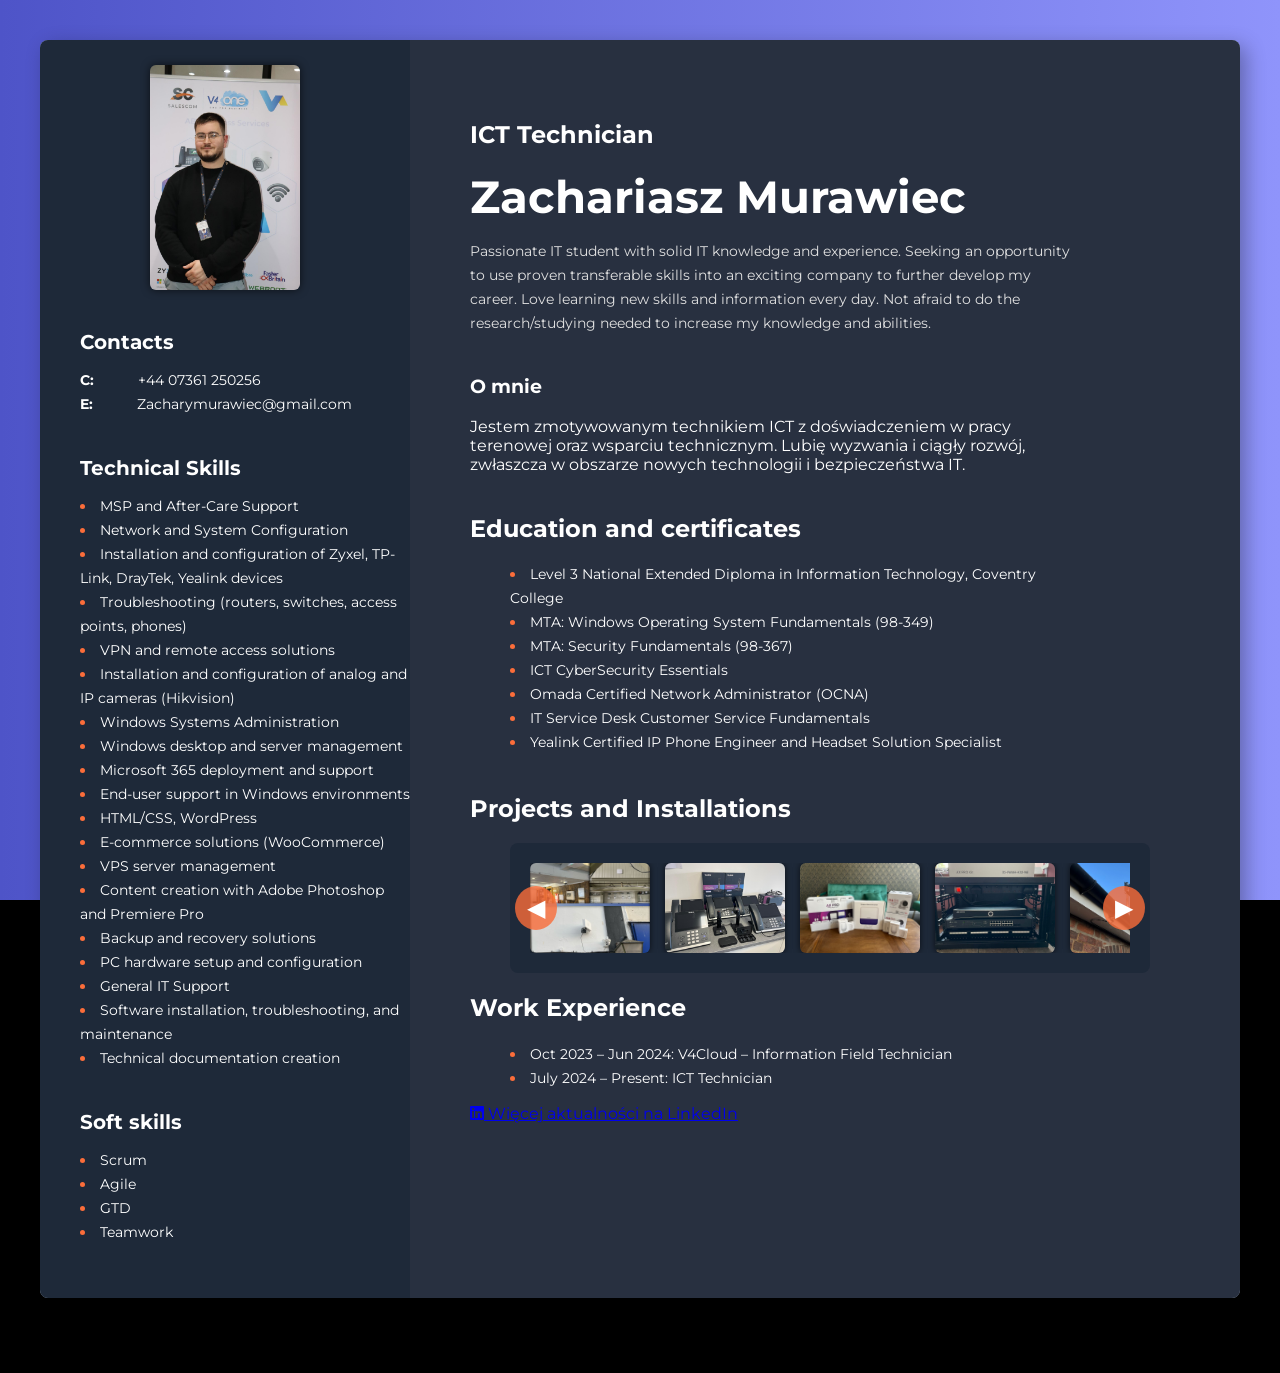
==== index.html @ 442cb76a "Update index.html" ====
<!DOCTYPE html>
<html lang="pl">
<head>
    <meta charset="UTF-8" />
    <meta http-equiv="X-UA-Compatible" content="IE=edge" />
    <meta name="viewport" content="width=device-width, initial-scale=1" />
    <meta name="description" content="Zachariasz Murawiec - ICT Technician. Profesjonalne CV, doświadczenie, projekty i umiejętności IT." />
    <title>CV Zachariasz Murawiec</title>

    <link rel="preconnect" href="https://fonts.googleapis.com" />
    <link rel="preconnect" href="https://fonts.gstatic.com" crossorigin />
    <link href="https://fonts.googleapis.com/css2?family=Montserrat:wght@400;700&display=swap" rel="stylesheet" />
    <link href="https://cdnjs.cloudflare.com/ajax/libs/font-awesome/6.4.0/css/all.min.css" rel="stylesheet" />
    <link href="style.css" rel="stylesheet" />
</head>
<body>
    <div class="wrapper">
        <main class="mainclass">
            <section class="main-des">
                <h2>ICT Technician</h2>
                <h1 class="h11">Zachariasz Murawiec</h1>
                <p class="description">
                    Passionate IT student with solid IT knowledge and experience.
                    Seeking an opportunity to use proven transferable skills into an exciting company to further develop
                    my career. Love learning new skills and information every day. Not afraid to do the research/studying
                    needed to increase my knowledge and abilities.
                </p>
                <section class="about-me">
                    <h3>O mnie</h3>
                    <p>Jestem zmotywowanym technikiem ICT z doświadczeniem w pracy terenowej oraz wsparciu technicznym. Lubię wyzwania i ciągły rozwój, zwłaszcza w obszarze nowych technologii i bezpieczeństwa IT.</p>
                </section>
            </section>

            <section class="education">
                <h2>Education and certificates</h2>
                <ul class="listsecondary">
                    <li><span class="list-secondary-item">Level 3 National Extended Diploma in Information Technology, Coventry College</span></li>
                    <li><span class="list-secondary-item">MTA: Windows Operating System Fundamentals (98-349)</span></li>
                    <li><span class="list-secondary-item">MTA: Security Fundamentals (98-367)</span></li>
                    <li><span class="list-secondary-item">ICT CyberSecurity Essentials</span></li>
                    <li><span class="list-secondary-item">Omada Certified Network Administrator (OCNA)</span></li>
                    <li><span class="list-secondary-item">IT Service Desk Customer Service Fundamentals</span></li>
                    <li><span class="list-secondary-item">Yealink Certified IP Phone Engineer and Headset Solution Specialist</span></li>
                </ul>
            </section>

            <section class="gallery-section">
                <h2>Projects and Installations</h2>
                <div class="gallery-container">
                    <button class="gallery-arrow left-arrow" aria-label="Previous">&#9664;</button>
                    <div class="gallery-wrapper">
                        <img src="photo1.jpg" alt="Project photo 1" class="gallery-image" loading="lazy" />
                        <img src="photo2.jpg" alt="Project photo 2" class="gallery-image" loading="lazy" />
                        <img src="photo3.jpg" alt="Project photo 3" class="gallery-image" loading="lazy" />
                        <img src="photo4.jpg" alt="Project photo 4" class="gallery-image" loading="lazy" />
                        <img src="photo5.jpg" alt="Project photo 5" class="gallery-image" loading="lazy" />
                    </div>
                    <button class="gallery-arrow right-arrow" aria-label="Next">&#9654;</button>
                </div>
            </section>

            <section class="work-experience">
                <h2>Work Experience</h2>
                <ul class="listsecondary">
                    <li><span class="list-secondary-item">Oct 2023 – Jun 2024: V4Cloud – Information Field Technician</span></li>
                    <li><span class="list-secondary-item">July 2024 – Present: ICT Technician</span></li>
                </ul>
                <a href="https://www.linkedin.com/in/zachariaszmurawiec/" target="_blank" rel="noopener noreferrer" class="linkedin-button" aria-label="LinkedIn Profile">
                    <i class="fab fa-linkedin"></i> Więcej aktualności na LinkedIn
                </a>
            </section>
        </main>

        <aside>
            <img class="CVphoto" src="photo.jpg" alt="CV photo" />

            <div class="contactblock">
                <h2 class="headersecondary">Contacts</h2>
                <p class="contactlinks">
                    <span class="bold">C:</span>
                    <a href="tel:+447361250256" class="contactlinks">+44 07361 250256</a><br />
                    <span class="bold">E:</span>
                    <a href="mailto:Zacharymurawiec@gmail.com" class="contactlinks">Zacharymurawiec@gmail.com</a>
                </p>
            </div>

            <div class="tech-skills-block">
                <h2 class="headersecondary">Technical Skills</h2>
                <ul class="listsecondary">
                    <li><span class="list-secondary-item">MSP and After-Care Support</span></li>
                    <li><span class="list-secondary-item">Network and System Configuration</span></li>
                    <li><span class="list-secondary-item">Installation and configuration of Zyxel, TP-Link, DrayTek, Yealink devices</span></li>
                    <li><span class="list-secondary-item">Troubleshooting (routers, switches, access points, phones)</span></li>
                    <li><span class="list-secondary-item">VPN and remote access solutions</span></li>
                    <li><span class="list-secondary-item">Installation and configuration of analog and IP cameras (Hikvision)</span></li>
                    <li><span class="list-secondary-item">Windows Systems Administration</span></li>
                    <li><span class="list-secondary-item">Windows desktop and server management</span></li>
                    <li><span class="list-secondary-item">Microsoft 365 deployment and support</span></li>
                    <li><span class="list-secondary-item">End-user support in Windows environments</span></li>
                    <li><span class="list-secondary-item">HTML/CSS, WordPress</span></li>
                    <li><span class="list-secondary-item">E-commerce solutions (WooCommerce)</span></li>
                    <li><span class="list-secondary-item">VPS server management</span></li>
                    <li><span class="list-secondary-item">Content creation with Adobe Photoshop and Premiere Pro</span></li>
                    <li><span class="list-secondary-item">Backup and recovery solutions</span></li>
                    <li><span class="list-secondary-item">PC hardware setup and configuration</span></li>
                    <li><span class="list-secondary-item">General IT Support</span></li>
                    <li><span class="list-secondary-item">Software installation, troubleshooting, and maintenance</span></li>
                    <li><span class="list-secondary-item">Technical documentation creation</span></li>
                </ul>
            </div>

            <div class="soft-skills-block">
                <h2 class="headersecondary">Soft skills</h2>
                <ul class="listsecondary">
                    <li><span class="list-secondary-item">Scrum</span></li>
                    <li><span class="list-secondary-item">Agile</span></li>
                    <li><span class="list-secondary-item">GTD</span></li>
                    <li><span class="list-secondary-item">Teamwork</span></li>
                </ul>
            </div>
        </aside>
    </div>

    <footer>
        <p>© 2025 Zachariasz Murawiec. All rights reserved.</p>
    </footer>

    <div class="area">
        <ul class="circles">
            <li></li><li></li><li></li><li></li><li></li>
            <li></li><li></li><li></li><li></li><li></li>
        </ul>
    </div>

    <!-- Modal -->
    <div id="modal" class="modal" aria-hidden="true" role="dialog" aria-label="Expanded project photo">
        <button id="modalClose" class="modal-close" aria-label="Close modal">&times;</button>
        <img class="modal-content" id="modalImage" alt="Expanded project photo" />
    </div>

    <script src="script.js"></script>
</body>
</html>
---- style.css ----
@import url("https://fonts.googleapis.com/css?family=Exo:400,700");

body {
    font-family: "Montserrat", sans-serif;
    background: #000000;
    margin: 0;
    padding: 0;
}

.wrapper {
    display: flex;
    flex-direction: row-reverse;
    justify-content: center;
    width: 1200px;
    margin: 40px auto;
    background-color: #98a5b8;
    box-shadow: 6px 6px 20px rgba(0, 0, 0, 0.3);
    border-radius: 8px;
    overflow: hidden;
}

aside {
    width: 370px;
    background-color: #1e2939;
    padding-bottom: 40px;
    color: #ffffff;
}

.CVphoto {
    display: block;
    margin: 25px auto 20px auto;
    width: 150px;
    height: auto;
    border-radius: 6px;
    box-shadow: 0 0 8px #000000a0;
}

.headersecondary {
    color: #ffffff;
    font-weight: 700;
    font-size: 20px;
    margin-left: 40px;
    margin-top: 20px;
    margin-bottom: 10px;
}

.contactlinks {
    color: #ffffff;
    font-weight: 400;
    font-size: 14px;
    line-height: 24px;
    margin-left: 40px;
    text-decoration: none;
}

.contactlinks a {
    color: #ffffff;
    text-decoration: none;
}

.bold {
    font-weight: 700;
}

.listsecondary {
    color: #fb6d3a;
    font-size: 14px;
    line-height: 24px;
    margin-left: 40px;
    padding-left: 0;
    list-style-position: inside;
}

.list-secondary-item {
    color: #ffffff;
}

.contactblock, .tech-skills-block, .soft-skills-block {
    margin-top: 40px;
}

.mainclass {
    flex-grow: 1;
    padding: 60px;
    background-color: #283040;
    color: #ffffff;
}

.main-des {
    max-width: 600px;
    margin-bottom: 40px;
}

.h11 {
    white-space: nowrap;
    font-weight: 700;
    font-size: 45px;
    line-height: 55px;
    margin: 5px 0 15px 0;
}

.description {
    font-weight: 400;
    font-size: 14px;
    line-height: 24px;
    margin-bottom: 40px;
    color: #e0e0e0;
}

.education {
    max-width: 600px;
    margin-bottom: 40px;
}

/* Gallery styles */

.gallery-container {
    margin-left: 40px;
    max-width: 600px;
    overflow: hidden;
    position: relative;
    background-color: #1e2939;
    padding: 20px;
    border-radius: 8px;
}

.gallery-wrapper {
    display: flex;
    overflow-x: hidden;
    scroll-behavior: smooth;
}

.gallery-wrapper::-webkit-scrollbar {
    display: none;
}

.gallery-image {
    flex: 0 0 auto;
    margin-right: 15px;
    cursor: pointer;
    border-radius: 6px;
    box-shadow: 0 0 6px #000000a0;
    width: 120px;
    height: 90px;
    object-fit: cover;
    transition: transform 0.3s ease;
}

.gallery-image:hover {
    transform: scale(1.1);
}

.gallery-arrow {
    position: absolute;
    top: 50%;
    transform: translateY(-50%);
    background-color: rgba(251,109,58,0.8);
    border: none;
    color: #fff;
    font-size: 24px;
    padding: 8px 12px;
    cursor: pointer;
    border-radius: 50%;
    user-select: none;
    z-index: 10;
    transition: background-color 0.3s ease;
}

.gallery-arrow:hover {
    background-color: #fb6d3a;
}

.gallery-arrow.left-arrow {
    left: 5px;
}

.gallery-arrow.right-arrow {
    right: 5px;
}

/* Modal styles */
.modal {
    display: none;
    position: fixed;
    z-index: 9999;
    padding-top: 60px;
    left: 0;
    top: 0;
    width: 100vw;
    height: 100vh;
    overflow: auto;
    background-color: rgba(0,0,0,0.9);
}

.modal-content {
    margin: auto;
    display: block;
    max-width: 90vw;
    max-height: 90vh;
    width: auto;
    height: auto;
    border-radius: 8px;
    box-shadow: 0 0 20px #fb6d3a;
}

.modal-close {
    position: absolute;
    top: 20px;
    right: 40px;
    color: #fff;
    font-size: 40px;
    font-weight: bold;
    cursor: pointer;
}

/* Background animated circles */

.area {
    background: linear-gradient(to left, #8f94fb, #4e54c8);
    width: 100%;
    height: 100vh;
    position: fixed;
    top: 0;
    left: 0;
    z-index: -1;
}

.circles {
    position: absolute;
    top: 0;
    left: 0;
    width: 100%;
    height: 130%;
    overflow: hidden;
    list-style: none;
    margin: 0;
    padding: 0;
}

.circles li {
    position: absolute;
    display: block;
    width: 20px;
    height: 20px;
    background: rgba(255, 255, 255, 0.2);
    animation: animate 25s linear infinite;
    bottom: -150px;
    border-radius: 0;
}

.circles li:nth-child(1) { left: 25%; width: 80px; height: 80px; animation-delay: 0s; }
.circles li:nth-child(2) { left: 10%; width: 20px; height: 20px; animation-delay: 2s; animation-duration: 12s; }
.circles li:nth-child(3) { left: 70%; width: 20px; height: 20px; animation-delay: 4s; }
.circles li:nth-child(4) { left: 40%; width: 60px; height: 60px; animation-delay: 0s; animation-duration: 18s; }
.circles li:nth-child(5) { left: 65%; width: 20px; height: 20px; animation-delay: 0s; }
.circles li:nth-child(6) { left: 75%; width: 110px; height: 110px; animation-delay: 3s; }
.circles li:nth-child(7) { left: 35%; width: 150px; height: 150px; animation-delay: 7s; }
.circles li:nth-child(8) { left: 50%; width: 25px; height: 25px; animation-delay: 15s; animation-duration: 45s; }
.circles li:nth-child(9) { left: 20%; width: 15px; height: 15px; animation-delay: 2s; animation-duration: 35s; }
.circles li:nth-child(10) { left: 85%; width: 150px; height: 150px; animation-delay: 0s; animation-duration: 11s; }

@keyframes animate {
    0% {
        transform: translateY(0) rotate(0deg);
        opacity: 1;
        border-radius: 0;
    }
    100% {
        transform: translateY(-1000px) rotate(720deg);
        opacity: 0;
        border-radius: 50%;
    }
}
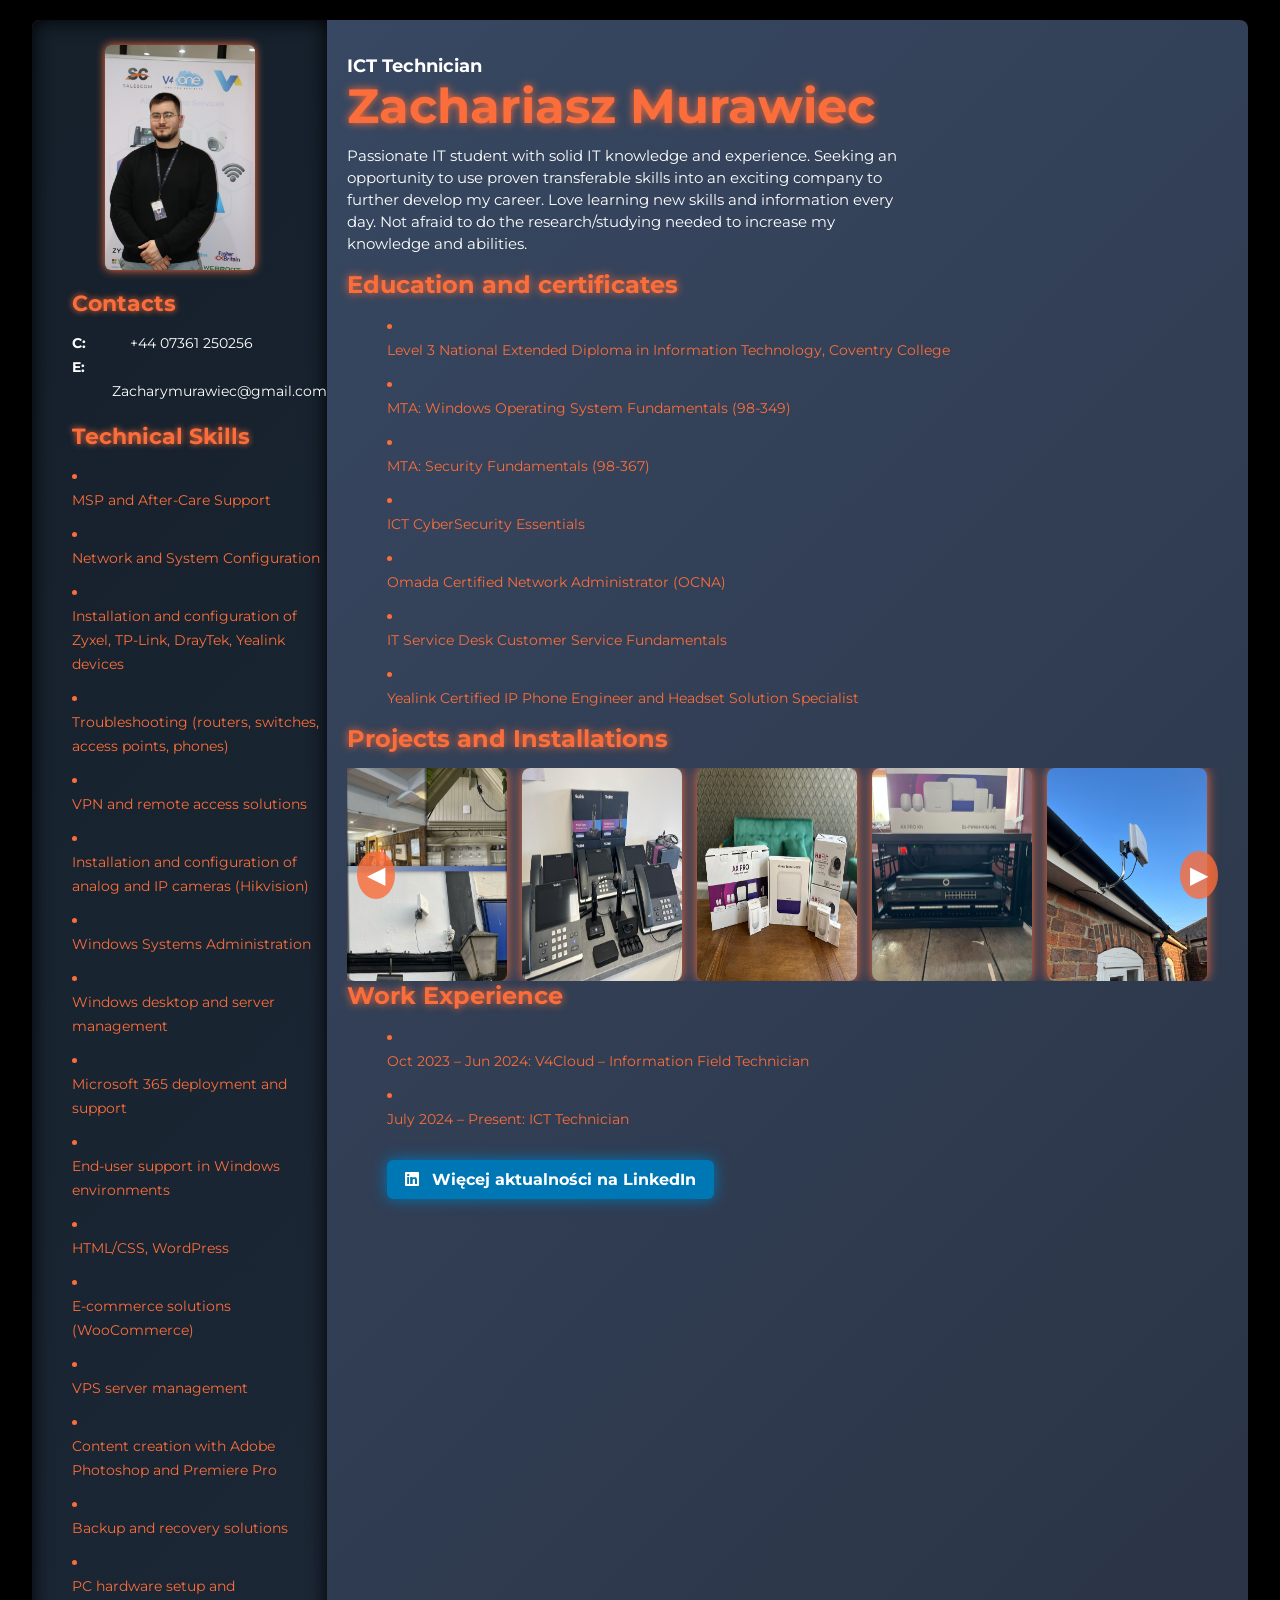
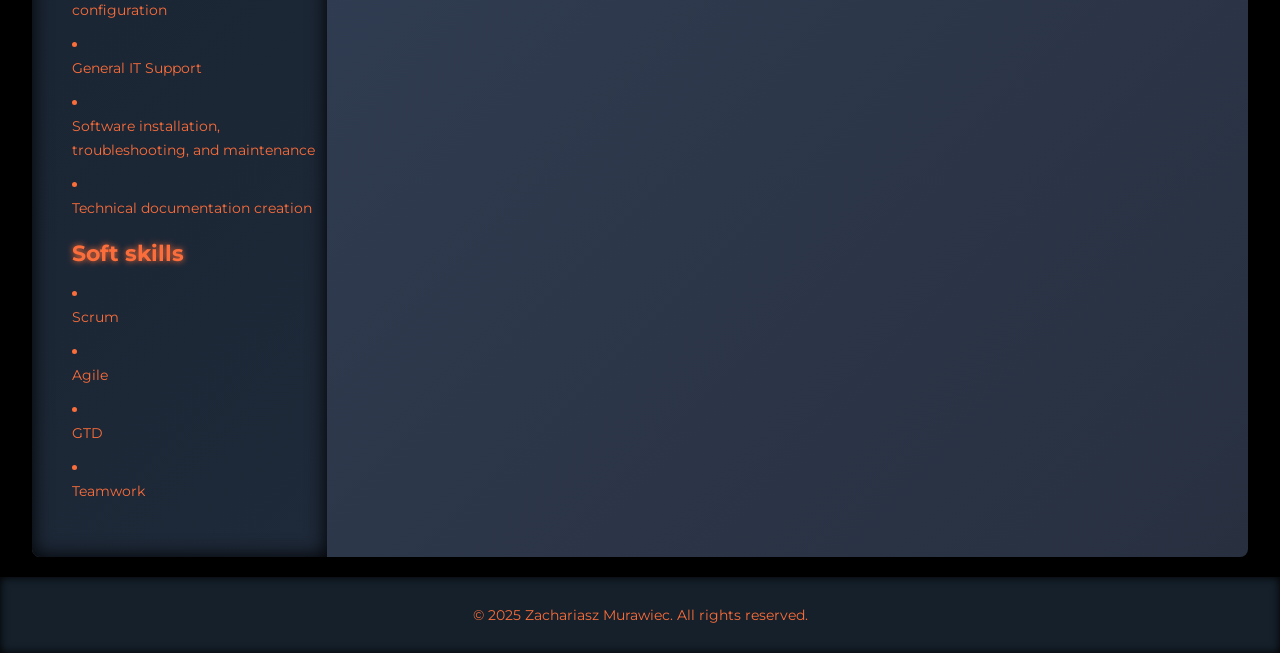
==== commit c7a3be1c: "Update index.html" ====
--- a/index.html
+++ b/index.html
@@ -26,8 +26,7 @@
                     needed to increase my knowledge and abilities.
                 </p>
                 <section class="about-me">
-                    <h3>O mnie</h3>
-                    <p>Jestem zmotywowanym technikiem ICT z doświadczeniem w pracy terenowej oraz wsparciu technicznym. Lubię wyzwania i ciągły rozwój, zwłaszcza w obszarze nowych technologii i bezpieczeństwa IT.</p>
+              
                 </section>
             </section>
 
--- a/style.css
+++ b/style.css
@@ -5,6 +5,7 @@
     background: #000000;
     margin: 0;
     padding: 0;
+    color: #fff;
 }
 
 .wrapper {
@@ -13,7 +14,7 @@
     justify-content: center;
     width: 1200px;
     margin: 40px auto;
-    background-color: #98a5b8;
+    background: linear-gradient(135deg, #394a65, #283040);
     box-shadow: 6px 6px 20px rgba(0, 0, 0, 0.3);
     border-radius: 8px;
     overflow: hidden;
@@ -21,9 +22,10 @@
 
 aside {
     width: 370px;
-    background-color: #1e2939;
+    background: linear-gradient(135deg, #15202b, #1e2939);
     padding-bottom: 40px;
     color: #ffffff;
+    box-shadow: inset 0 0 20px #000000;
 }
 
 .CVphoto {
@@ -32,16 +34,21 @@
     width: 150px;
     height: auto;
     border-radius: 6px;
-    box-shadow: 0 0 8px #000000a0;
+    box-shadow: 0 0 10px #fb6d3a;
+    transition: transform 0.3s ease;
+}
+.CVphoto:hover {
+    transform: scale(1.05);
 }
 
 .headersecondary {
-    color: #ffffff;
-    font-weight: 700;
-    font-size: 20px;
+    color: #fb6d3a;
+    font-weight: 700;
+    font-size: 22px;
     margin-left: 40px;
     margin-top: 20px;
     margin-bottom: 10px;
+    text-shadow: 0 0 6px #fb6d3a;
 }
 
 .contactlinks {
@@ -51,11 +58,17 @@
     line-height: 24px;
     margin-left: 40px;
     text-decoration: none;
+    transition: color 0.3s ease;
 }
 
 .contactlinks a {
     color: #ffffff;
     text-decoration: none;
+    transition: color 0.3s ease;
+}
+
+.contactlinks a:hover {
+    color: #fb6d3a;
 }
 
 .bold {
@@ -72,110 +85,268 @@
 }
 
 .list-secondary-item {
-    color: #ffffff;
-}
-
-.contactblock, .tech-skills-block, .soft-skills-block {
-    margin-top: 40px;
+    font-weight: 400;
+    margin-bottom: 10px;
+    display: block;
 }
 
 .mainclass {
-    flex-grow: 1;
-    padding: 60px;
-    background-color: #283040;
-    color: #ffffff;
-}
-
-.main-des {
-    max-width: 600px;
-    margin-bottom: 40px;
-}
-
-.h11 {
-    white-space: nowrap;
-    font-weight: 700;
-    font-size: 45px;
-    line-height: 55px;
-    margin: 5px 0 15px 0;
+    width: 800px;
+    padding: 20px 40px 40px 40px;
+}
+
+.main-des h1.h11 {
+    color: #fb6d3a;
+    font-weight: 700;
+    font-size: 48px;
+    margin-top: 0;
+    margin-bottom: 10px;
+    text-shadow: 0 0 8px #fb6d3a;
+}
+
+.main-des h2 {
+    font-weight: 700;
+    font-size: 18px;
+    color: #ffffff;
+    margin-bottom: 0;
 }
 
 .description {
     font-weight: 400;
-    font-size: 14px;
-    line-height: 24px;
-    margin-bottom: 40px;
-    color: #e0e0e0;
-}
-
-.education {
-    max-width: 600px;
-    margin-bottom: 40px;
-}
-
-/* Gallery styles */
+    font-size: 15px;
+    line-height: 22px;
+    color: #ffffff;
+    max-width: 560px;
+    margin-top: 10px;
+}
+
+.about-me h3 {
+    font-weight: 700;
+    color: #fb6d3a;
+    font-size: 22px;
+    margin-bottom: 6px;
+    text-shadow: 0 0 6px #fb6d3a;
+}
+
+.about-me p {
+    font-weight: 400;
+    font-size: 15px;
+    line-height: 22px;
+    color: #ffffff;
+    max-width: 560px;
+}
+
+.education h2,
+.gallery-section h2,
+.work-experience h2 {
+    font-weight: 700;
+    font-size: 24px;
+    color: #fb6d3a;
+    margin-top: 0;
+    margin-bottom: 15px;
+    text-shadow: 0 0 8px #fb6d3a;
+}
 
 .gallery-container {
-    margin-left: 40px;
-    max-width: 600px;
+    position: relative;
+    width: 760px;
     overflow: hidden;
-    position: relative;
-    background-color: #1e2939;
-    padding: 20px;
-    border-radius: 8px;
+    margin-left: 40px;
 }
 
 .gallery-wrapper {
     display: flex;
-    overflow-x: hidden;
+    gap: 15px;
+    overflow-x: scroll;
     scroll-behavior: smooth;
-}
-
+    scrollbar-width: none; /* Firefox */
+}
 .gallery-wrapper::-webkit-scrollbar {
-    display: none;
+    display: none; /* Chrome, Safari */
 }
 
 .gallery-image {
-    flex: 0 0 auto;
-    margin-right: 15px;
+    width: 160px;
+    border-radius: 8px;
     cursor: pointer;
-    border-radius: 6px;
-    box-shadow: 0 0 6px #000000a0;
-    width: 120px;
-    height: 90px;
-    object-fit: cover;
+    box-shadow: 0 0 12px #fb6d3a;
     transition: transform 0.3s ease;
-}
-
+    user-select: none;
+}
 .gallery-image:hover {
-    transform: scale(1.1);
+    transform: scale(1.05);
+    box-shadow: 0 0 20px #ff943a;
 }
 
 .gallery-arrow {
     position: absolute;
     top: 50%;
     transform: translateY(-50%);
-    background-color: rgba(251,109,58,0.8);
+    background: rgba(251, 109, 58, 0.8);
     border: none;
     color: #fff;
     font-size: 24px;
-    padding: 8px 12px;
     cursor: pointer;
+    padding: 10px;
     border-radius: 50%;
+    transition: background 0.3s ease;
+    z-index: 10;
     user-select: none;
-    z-index: 10;
-    transition: background-color 0.3s ease;
-}
-
+}
 .gallery-arrow:hover {
-    background-color: #fb6d3a;
-}
-
-.gallery-arrow.left-arrow {
-    left: 5px;
-}
-
-.gallery-arrow.right-arrow {
-    right: 5px;
+    background: #fb6d3a;
+}
+
+.left-arrow {
+    left: 10px;
+}
+
+.right-arrow {
+    right: 10px;
+}
+
+.work-experience ul.listsecondary {
+    margin-left: 40px;
+}
+
+.linkedin-button {
+    display: inline-block;
+    margin-left: 40px;
+    margin-top: 15px;
+    padding: 10px 18px;
+    font-size: 16px;
+    font-weight: 700;
+    color: #fff;
+    background: #0077b5;
+    border-radius: 6px;
+    text-decoration: none;
+    box-shadow: 0 0 15px #0077b5;
+    transition: background-color 0.3s ease, transform 0.3s ease;
+    user-select: none;
+}
+
+.linkedin-button i {
+    margin-right: 8px;
+}
+
+.linkedin-button:hover,
+.linkedin-button:focus {
+    background-color: #005983;
+    transform: scale(1.05);
+    box-shadow: 0 0 25px #00a0dc;
+    outline: none;
+}
+
+footer {
+    text-align: center;
+    padding: 15px 0;
+    font-size: 14px;
+    color: #fb6d3a;
+    background: #15202b;
+    box-shadow: inset 0 0 10px #000000;
+}
+
+/* Background animated circles */
+.area {
+    background: #000000;
+    position: fixed;
+    top: 0;
+    left: 0;
+    width: 100%;
+    height: 100%;
+    z-index: -1;
+    overflow: hidden;
+}
+
+.circles li {
+    position: absolute;
+    display: block;
+    list-style: none;
+    width: 20px;
+    height: 20px;
+    background: rgba(251, 109, 58, 0.2);
+    animation: animate 25s linear infinite;
+    bottom: -150px;
+    border-radius: 50%;
+}
+
+/* Positions and animation delay for circles */
+.circles li:nth-child(1) {
+    left: 10%;
+    width: 25px;
+    height: 25px;
+    animation-delay: 0s;
+}
+.circles li:nth-child(2) {
+    left: 20%;
+    width: 20px;
+    height: 20px;
+    animation-delay: 2s;
+    animation-duration: 20s;
+}
+.circles li:nth-child(3) {
+    left: 35%;
+    width: 30px;
+    height: 30px;
+    animation-delay: 4s;
+}
+.circles li:nth-child(4) {
+    left: 50%;
+    width: 25px;
+    height: 25px;
+    animation-delay: 0s;
+    animation-duration: 22s;
+}
+.circles li:nth-child(5) {
+    left: 65%;
+    width: 20px;
+    height: 20px;
+    animation-delay: 3s;
+}
+.circles li:nth-child(6) {
+    left: 75%;
+    width: 25px;
+    height: 25px;
+    animation-delay: 5s;
+    animation-duration: 18s;
+}
+.circles li:nth-child(7) {
+    left: 80%;
+    width: 20px;
+    height: 20px;
+    animation-delay: 1s;
+    animation-duration: 20s;
+}
+.circles li:nth-child(8) {
+    left: 90%;
+    width: 30px;
+    height: 30px;
+    animation-delay: 7s;
+}
+.circles li:nth-child(9) {
+    left: 98%;
+    width: 20px;
+    height: 20px;
+    animation-delay: 4s;
+}
+.circles li:nth-child(10) {
+    left: 95%;
+    width: 25px;
+    height: 25px;
+    animation-delay: 6s;
+}
+
+@keyframes animate {
+    0% {
+        transform: translateY(0) rotate(0deg);
+        opacity: 1;
+        border-radius: 50%;
+    }
+    100% {
+        transform: translateY(-1000px) rotate(720deg);
+        opacity: 0;
+        border-radius: 0;
+    }
 }
 
 /* Modal styles */
@@ -183,91 +354,121 @@
     display: none;
     position: fixed;
     z-index: 9999;
-    padding-top: 60px;
+    padding-top: 80px;
     left: 0;
     top: 0;
-    width: 100vw;
-    height: 100vh;
+    width: 100%;
+    height: 100%;
     overflow: auto;
-    background-color: rgba(0,0,0,0.9);
+    background-color: rgba(0, 0, 0, 0.9);
 }
 
 .modal-content {
     margin: auto;
     display: block;
-    max-width: 90vw;
-    max-height: 90vh;
-    width: auto;
-    height: auto;
+    max-width: 90%;
+    max-height: 80vh;
     border-radius: 8px;
-    box-shadow: 0 0 20px #fb6d3a;
 }
 
 .modal-close {
     position: absolute;
-    top: 20px;
-    right: 40px;
+    top: 30px;
+    right: 30px;
     color: #fff;
     font-size: 40px;
     font-weight: bold;
+    border: none;
+    background: none;
     cursor: pointer;
-}
-
-/* Background animated circles */
-
-.area {
-    background: linear-gradient(to left, #8f94fb, #4e54c8);
-    width: 100%;
-    height: 100vh;
-    position: fixed;
-    top: 0;
-    left: 0;
-    z-index: -1;
-}
-
-.circles {
-    position: absolute;
-    top: 0;
-    left: 0;
-    width: 100%;
-    height: 130%;
-    overflow: hidden;
-    list-style: none;
-    margin: 0;
-    padding: 0;
-}
-
-.circles li {
-    position: absolute;
-    display: block;
-    width: 20px;
-    height: 20px;
-    background: rgba(255, 255, 255, 0.2);
-    animation: animate 25s linear infinite;
-    bottom: -150px;
-    border-radius: 0;
-}
-
-.circles li:nth-child(1) { left: 25%; width: 80px; height: 80px; animation-delay: 0s; }
-.circles li:nth-child(2) { left: 10%; width: 20px; height: 20px; animation-delay: 2s; animation-duration: 12s; }
-.circles li:nth-child(3) { left: 70%; width: 20px; height: 20px; animation-delay: 4s; }
-.circles li:nth-child(4) { left: 40%; width: 60px; height: 60px; animation-delay: 0s; animation-duration: 18s; }
-.circles li:nth-child(5) { left: 65%; width: 20px; height: 20px; animation-delay: 0s; }
-.circles li:nth-child(6) { left: 75%; width: 110px; height: 110px; animation-delay: 3s; }
-.circles li:nth-child(7) { left: 35%; width: 150px; height: 150px; animation-delay: 7s; }
-.circles li:nth-child(8) { left: 50%; width: 25px; height: 25px; animation-delay: 15s; animation-duration: 45s; }
-.circles li:nth-child(9) { left: 20%; width: 15px; height: 15px; animation-delay: 2s; animation-duration: 35s; }
-.circles li:nth-child(10) { left: 85%; width: 150px; height: 150px; animation-delay: 0s; animation-duration: 11s; }
-
-@keyframes animate {
-    0% {
-        transform: translateY(0) rotate(0deg);
-        opacity: 1;
-        border-radius: 0;
-    }
-    100% {
-        transform: translateY(-1000px) rotate(720deg);
-        opacity: 0;
-        border-radius: 50%;
-    }
-}
+    transition: color 0.3s ease;
+}
+.modal-close:hover,
+.modal-close:focus {
+    color: #fb6d3a;
+    outline: none;
+}
+
+/* Responsive */
+
+@media (max-width: 1300px) {
+    .wrapper {
+        width: 95%;
+        margin: 20px auto;
+    }
+
+    .mainclass {
+        width: 100%;
+        padding: 20px 20px 40px 20px;
+    }
+
+    aside {
+        width: 320px;
+    }
+
+    .gallery-container {
+        width: 100%;
+        margin-left: 0;
+    }
+}
+
+@media (max-width: 900px) {
+    .wrapper {
+        flex-direction: column;
+        width: 90%;
+        margin: 20px auto;
+    }
+
+    aside {
+        width: 100%;
+        padding: 20px 20px 40px 20px;
+    }
+
+    .mainclass {
+        width: 100%;
+        padding: 20px 20px 40px 20px;
+    }
+
+    .gallery-container {
+        width: 100%;
+        margin-left: 0;
+    }
+
+    .gallery-wrapper {
+        justify-content: center;
+        overflow-x: scroll;
+        gap: 10px;
+    }
+}
+
+@media (max-width: 480px) {
+    .linkedin-button {
+        font-size: 14px;
+        padding: 8px 14px;
+    }
+
+    .headersecondary {
+        font-size: 18px;
+        margin-left: 20px;
+    }
+
+    .listsecondary {
+        margin-left: 20px;
+        font-size: 13px;
+    }
+
+    .contactlinks {
+        margin-left: 20px;
+        font-size: 13px;
+    }
+
+    .main-des h1.h11 {
+        font-size: 32px;
+        max-width: 100%;
+        margin-left: 0;
+    }
+
+    .main-des h2 {
+        font-size: 16px;
+    }
+}
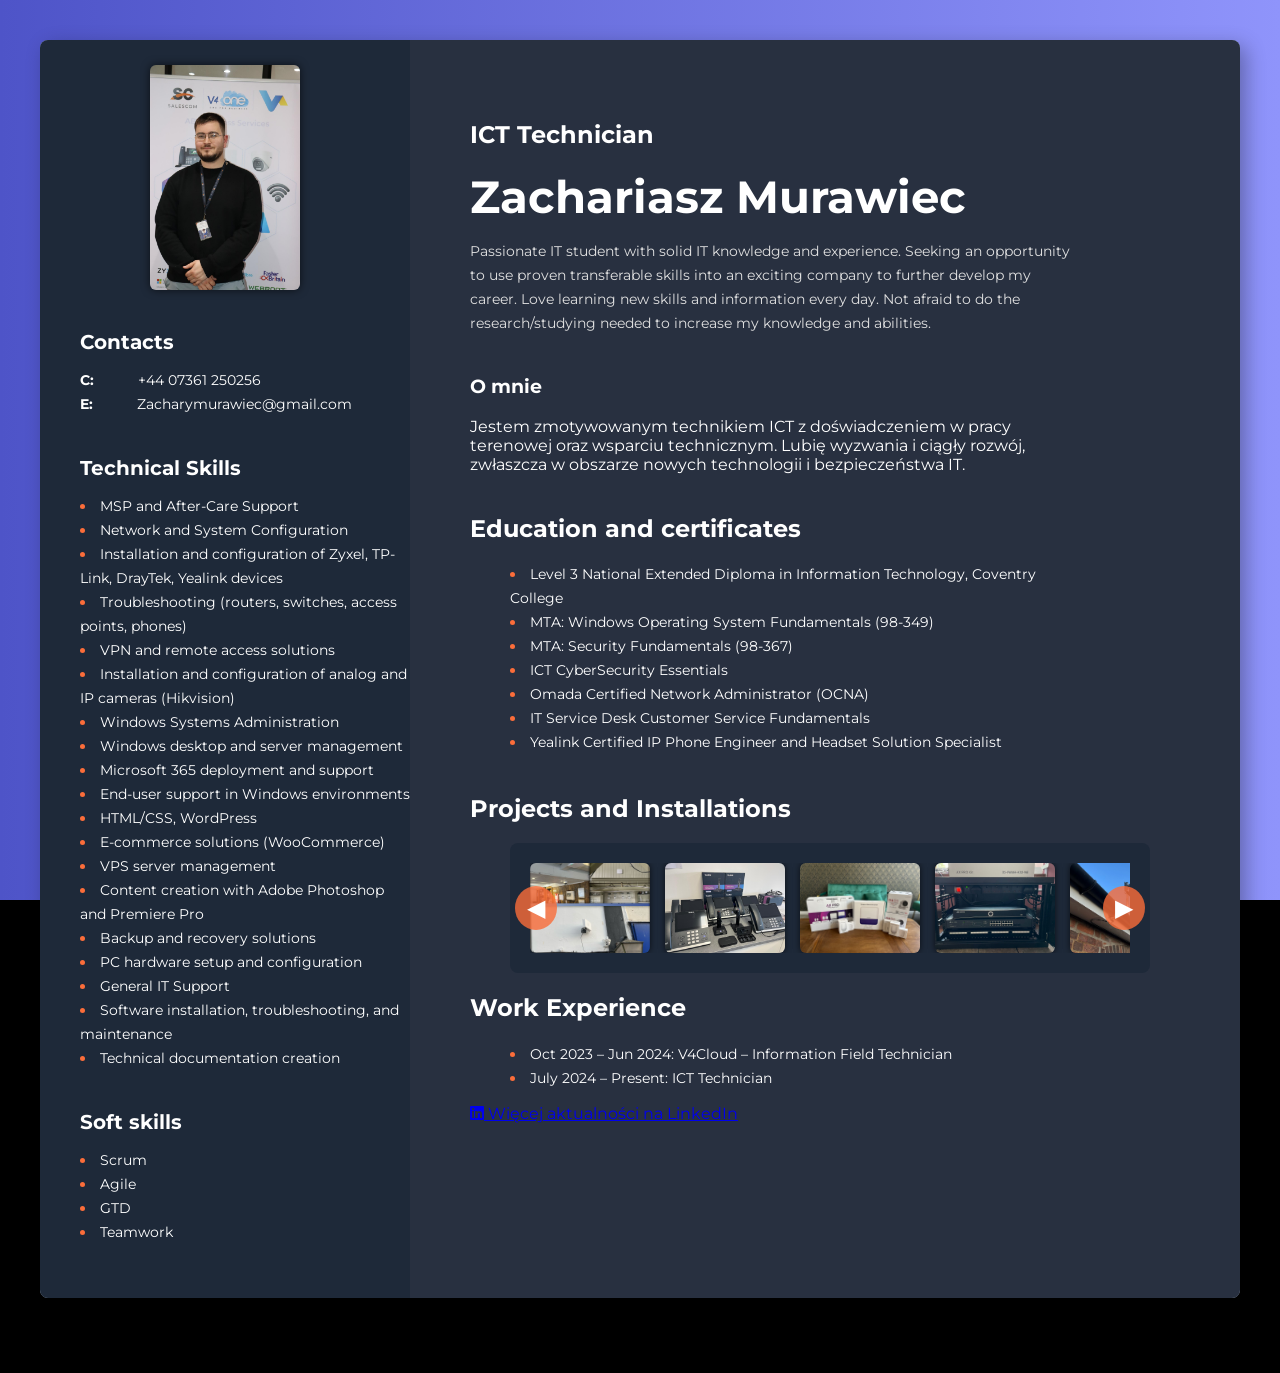
==== commit 42574563: "Update index.html" ====
--- a/index.html
+++ b/index.html
@@ -26,7 +26,8 @@
                     needed to increase my knowledge and abilities.
                 </p>
                 <section class="about-me">
-              
+                    <h3>O mnie</h3>
+                    <p>Jestem zmotywowanym technikiem ICT z doświadczeniem w pracy terenowej oraz wsparciu technicznym. Lubię wyzwania i ciągły rozwój, zwłaszcza w obszarze nowych technologii i bezpieczeństwa IT.</p>
                 </section>
             </section>
 
--- a/style.css
+++ b/style.css
@@ -5,7 +5,6 @@
     background: #000000;
     margin: 0;
     padding: 0;
-    color: #fff;
 }
 
 .wrapper {
@@ -14,7 +13,7 @@
     justify-content: center;
     width: 1200px;
     margin: 40px auto;
-    background: linear-gradient(135deg, #394a65, #283040);
+    background-color: #98a5b8;
     box-shadow: 6px 6px 20px rgba(0, 0, 0, 0.3);
     border-radius: 8px;
     overflow: hidden;
@@ -22,10 +21,9 @@
 
 aside {
     width: 370px;
-    background: linear-gradient(135deg, #15202b, #1e2939);
+    background-color: #1e2939;
     padding-bottom: 40px;
     color: #ffffff;
-    box-shadow: inset 0 0 20px #000000;
 }
 
 .CVphoto {
@@ -34,21 +32,16 @@
     width: 150px;
     height: auto;
     border-radius: 6px;
-    box-shadow: 0 0 10px #fb6d3a;
-    transition: transform 0.3s ease;
-}
-.CVphoto:hover {
-    transform: scale(1.05);
+    box-shadow: 0 0 8px #000000a0;
 }
 
 .headersecondary {
-    color: #fb6d3a;
+    color: #ffffff;
     font-weight: 700;
-    font-size: 22px;
+    font-size: 20px;
     margin-left: 40px;
     margin-top: 20px;
     margin-bottom: 10px;
-    text-shadow: 0 0 6px #fb6d3a;
 }
 
 .contactlinks {
@@ -58,17 +51,11 @@
     line-height: 24px;
     margin-left: 40px;
     text-decoration: none;
-    transition: color 0.3s ease;
 }
 
 .contactlinks a {
     color: #ffffff;
     text-decoration: none;
-    transition: color 0.3s ease;
-}
-
-.contactlinks a:hover {
-    color: #fb6d3a;
 }
 
 .bold {
@@ -85,268 +72,110 @@
 }
 
 .list-secondary-item {
-    font-weight: 400;
-    margin-bottom: 10px;
-    display: block;
+    color: #ffffff;
+}
+
+.contactblock, .tech-skills-block, .soft-skills-block {
+    margin-top: 40px;
 }
 
 .mainclass {
-    width: 800px;
-    padding: 20px 40px 40px 40px;
-}
-
-.main-des h1.h11 {
-    color: #fb6d3a;
+    flex-grow: 1;
+    padding: 60px;
+    background-color: #283040;
+    color: #ffffff;
+}
+
+.main-des {
+    max-width: 600px;
+    margin-bottom: 40px;
+}
+
+.h11 {
+    white-space: nowrap;
     font-weight: 700;
-    font-size: 48px;
-    margin-top: 0;
-    margin-bottom: 10px;
-    text-shadow: 0 0 8px #fb6d3a;
-}
-
-.main-des h2 {
-    font-weight: 700;
-    font-size: 18px;
-    color: #ffffff;
-    margin-bottom: 0;
+    font-size: 45px;
+    line-height: 55px;
+    margin: 5px 0 15px 0;
 }
 
 .description {
     font-weight: 400;
-    font-size: 15px;
-    line-height: 22px;
-    color: #ffffff;
-    max-width: 560px;
-    margin-top: 10px;
-}
-
-.about-me h3 {
-    font-weight: 700;
-    color: #fb6d3a;
-    font-size: 22px;
-    margin-bottom: 6px;
-    text-shadow: 0 0 6px #fb6d3a;
-}
-
-.about-me p {
-    font-weight: 400;
-    font-size: 15px;
-    line-height: 22px;
-    color: #ffffff;
-    max-width: 560px;
-}
-
-.education h2,
-.gallery-section h2,
-.work-experience h2 {
-    font-weight: 700;
-    font-size: 24px;
-    color: #fb6d3a;
-    margin-top: 0;
-    margin-bottom: 15px;
-    text-shadow: 0 0 8px #fb6d3a;
-}
+    font-size: 14px;
+    line-height: 24px;
+    margin-bottom: 40px;
+    color: #e0e0e0;
+}
+
+.education {
+    max-width: 600px;
+    margin-bottom: 40px;
+}
+
+/* Gallery styles */
 
 .gallery-container {
+    margin-left: 40px;
+    max-width: 600px;
+    overflow: hidden;
     position: relative;
-    width: 760px;
-    overflow: hidden;
-    margin-left: 40px;
+    background-color: #1e2939;
+    padding: 20px;
+    border-radius: 8px;
 }
 
 .gallery-wrapper {
     display: flex;
-    gap: 15px;
-    overflow-x: scroll;
+    overflow-x: hidden;
     scroll-behavior: smooth;
-    scrollbar-width: none; /* Firefox */
-}
+}
+
 .gallery-wrapper::-webkit-scrollbar {
-    display: none; /* Chrome, Safari */
+    display: none;
 }
 
 .gallery-image {
-    width: 160px;
-    border-radius: 8px;
+    flex: 0 0 auto;
+    margin-right: 15px;
     cursor: pointer;
-    box-shadow: 0 0 12px #fb6d3a;
+    border-radius: 6px;
+    box-shadow: 0 0 6px #000000a0;
+    width: 120px;
+    height: 90px;
+    object-fit: cover;
     transition: transform 0.3s ease;
-    user-select: none;
-}
+}
+
 .gallery-image:hover {
-    transform: scale(1.05);
-    box-shadow: 0 0 20px #ff943a;
+    transform: scale(1.1);
 }
 
 .gallery-arrow {
     position: absolute;
     top: 50%;
     transform: translateY(-50%);
-    background: rgba(251, 109, 58, 0.8);
+    background-color: rgba(251,109,58,0.8);
     border: none;
     color: #fff;
     font-size: 24px;
+    padding: 8px 12px;
     cursor: pointer;
-    padding: 10px;
     border-radius: 50%;
-    transition: background 0.3s ease;
+    user-select: none;
     z-index: 10;
-    user-select: none;
-}
+    transition: background-color 0.3s ease;
+}
+
 .gallery-arrow:hover {
-    background: #fb6d3a;
-}
-
-.left-arrow {
-    left: 10px;
-}
-
-.right-arrow {
-    right: 10px;
-}
-
-.work-experience ul.listsecondary {
-    margin-left: 40px;
-}
-
-.linkedin-button {
-    display: inline-block;
-    margin-left: 40px;
-    margin-top: 15px;
-    padding: 10px 18px;
-    font-size: 16px;
-    font-weight: 700;
-    color: #fff;
-    background: #0077b5;
-    border-radius: 6px;
-    text-decoration: none;
-    box-shadow: 0 0 15px #0077b5;
-    transition: background-color 0.3s ease, transform 0.3s ease;
-    user-select: none;
-}
-
-.linkedin-button i {
-    margin-right: 8px;
-}
-
-.linkedin-button:hover,
-.linkedin-button:focus {
-    background-color: #005983;
-    transform: scale(1.05);
-    box-shadow: 0 0 25px #00a0dc;
-    outline: none;
-}
-
-footer {
-    text-align: center;
-    padding: 15px 0;
-    font-size: 14px;
-    color: #fb6d3a;
-    background: #15202b;
-    box-shadow: inset 0 0 10px #000000;
-}
-
-/* Background animated circles */
-.area {
-    background: #000000;
-    position: fixed;
-    top: 0;
-    left: 0;
-    width: 100%;
-    height: 100%;
-    z-index: -1;
-    overflow: hidden;
-}
-
-.circles li {
-    position: absolute;
-    display: block;
-    list-style: none;
-    width: 20px;
-    height: 20px;
-    background: rgba(251, 109, 58, 0.2);
-    animation: animate 25s linear infinite;
-    bottom: -150px;
-    border-radius: 50%;
-}
-
-/* Positions and animation delay for circles */
-.circles li:nth-child(1) {
-    left: 10%;
-    width: 25px;
-    height: 25px;
-    animation-delay: 0s;
-}
-.circles li:nth-child(2) {
-    left: 20%;
-    width: 20px;
-    height: 20px;
-    animation-delay: 2s;
-    animation-duration: 20s;
-}
-.circles li:nth-child(3) {
-    left: 35%;
-    width: 30px;
-    height: 30px;
-    animation-delay: 4s;
-}
-.circles li:nth-child(4) {
-    left: 50%;
-    width: 25px;
-    height: 25px;
-    animation-delay: 0s;
-    animation-duration: 22s;
-}
-.circles li:nth-child(5) {
-    left: 65%;
-    width: 20px;
-    height: 20px;
-    animation-delay: 3s;
-}
-.circles li:nth-child(6) {
-    left: 75%;
-    width: 25px;
-    height: 25px;
-    animation-delay: 5s;
-    animation-duration: 18s;
-}
-.circles li:nth-child(7) {
-    left: 80%;
-    width: 20px;
-    height: 20px;
-    animation-delay: 1s;
-    animation-duration: 20s;
-}
-.circles li:nth-child(8) {
-    left: 90%;
-    width: 30px;
-    height: 30px;
-    animation-delay: 7s;
-}
-.circles li:nth-child(9) {
-    left: 98%;
-    width: 20px;
-    height: 20px;
-    animation-delay: 4s;
-}
-.circles li:nth-child(10) {
-    left: 95%;
-    width: 25px;
-    height: 25px;
-    animation-delay: 6s;
-}
-
-@keyframes animate {
-    0% {
-        transform: translateY(0) rotate(0deg);
-        opacity: 1;
-        border-radius: 50%;
-    }
-    100% {
-        transform: translateY(-1000px) rotate(720deg);
-        opacity: 0;
-        border-radius: 0;
-    }
+    background-color: #fb6d3a;
+}
+
+.gallery-arrow.left-arrow {
+    left: 5px;
+}
+
+.gallery-arrow.right-arrow {
+    right: 5px;
 }
 
 /* Modal styles */
@@ -354,121 +183,91 @@
     display: none;
     position: fixed;
     z-index: 9999;
-    padding-top: 80px;
+    padding-top: 60px;
     left: 0;
     top: 0;
-    width: 100%;
-    height: 100%;
+    width: 100vw;
+    height: 100vh;
     overflow: auto;
-    background-color: rgba(0, 0, 0, 0.9);
+    background-color: rgba(0,0,0,0.9);
 }
 
 .modal-content {
     margin: auto;
     display: block;
-    max-width: 90%;
-    max-height: 80vh;
+    max-width: 90vw;
+    max-height: 90vh;
+    width: auto;
+    height: auto;
     border-radius: 8px;
+    box-shadow: 0 0 20px #fb6d3a;
 }
 
 .modal-close {
     position: absolute;
-    top: 30px;
-    right: 30px;
+    top: 20px;
+    right: 40px;
     color: #fff;
     font-size: 40px;
     font-weight: bold;
-    border: none;
-    background: none;
     cursor: pointer;
-    transition: color 0.3s ease;
-}
-.modal-close:hover,
-.modal-close:focus {
-    color: #fb6d3a;
-    outline: none;
-}
-
-/* Responsive */
-
-@media (max-width: 1300px) {
-    .wrapper {
-        width: 95%;
-        margin: 20px auto;
+}
+
+/* Background animated circles */
+
+.area {
+    background: linear-gradient(to left, #8f94fb, #4e54c8);
+    width: 100%;
+    height: 100vh;
+    position: fixed;
+    top: 0;
+    left: 0;
+    z-index: -1;
+}
+
+.circles {
+    position: absolute;
+    top: 0;
+    left: 0;
+    width: 100%;
+    height: 130%;
+    overflow: hidden;
+    list-style: none;
+    margin: 0;
+    padding: 0;
+}
+
+.circles li {
+    position: absolute;
+    display: block;
+    width: 20px;
+    height: 20px;
+    background: rgba(255, 255, 255, 0.2);
+    animation: animate 25s linear infinite;
+    bottom: -150px;
+    border-radius: 0;
+}
+
+.circles li:nth-child(1) { left: 25%; width: 80px; height: 80px; animation-delay: 0s; }
+.circles li:nth-child(2) { left: 10%; width: 20px; height: 20px; animation-delay: 2s; animation-duration: 12s; }
+.circles li:nth-child(3) { left: 70%; width: 20px; height: 20px; animation-delay: 4s; }
+.circles li:nth-child(4) { left: 40%; width: 60px; height: 60px; animation-delay: 0s; animation-duration: 18s; }
+.circles li:nth-child(5) { left: 65%; width: 20px; height: 20px; animation-delay: 0s; }
+.circles li:nth-child(6) { left: 75%; width: 110px; height: 110px; animation-delay: 3s; }
+.circles li:nth-child(7) { left: 35%; width: 150px; height: 150px; animation-delay: 7s; }
+.circles li:nth-child(8) { left: 50%; width: 25px; height: 25px; animation-delay: 15s; animation-duration: 45s; }
+.circles li:nth-child(9) { left: 20%; width: 15px; height: 15px; animation-delay: 2s; animation-duration: 35s; }
+.circles li:nth-child(10) { left: 85%; width: 150px; height: 150px; animation-delay: 0s; animation-duration: 11s; }
+
+@keyframes animate {
+    0% {
+        transform: translateY(0) rotate(0deg);
+        opacity: 1;
+        border-radius: 0;
     }
-
-    .mainclass {
-        width: 100%;
-        padding: 20px 20px 40px 20px;
+    100% {
+        transform: translateY(-1000px) rotate(720deg);
+        opacity: 0;
+        border-radius: 50%;
     }
-
-    aside {
-        width: 320px;
-    }
-
-    .gallery-container {
-        width: 100%;
-        margin-left: 0;
-    }
-}
-
-@media (max-width: 900px) {
-    .wrapper {
-        flex-direction: column;
-        width: 90%;
-        margin: 20px auto;
-    }
-
-    aside {
-        width: 100%;
-        padding: 20px 20px 40px 20px;
-    }
-
-    .mainclass {
-        width: 100%;
-        padding: 20px 20px 40px 20px;
-    }
-
-    .gallery-container {
-        width: 100%;
-        margin-left: 0;
-    }
-
-    .gallery-wrapper {
-        justify-content: center;
-        overflow-x: scroll;
-        gap: 10px;
-    }
-}
-
-@media (max-width: 480px) {
-    .linkedin-button {
-        font-size: 14px;
-        padding: 8px 14px;
-    }
-
-    .headersecondary {
-        font-size: 18px;
-        margin-left: 20px;
-    }
-
-    .listsecondary {
-        margin-left: 20px;
-        font-size: 13px;
-    }
-
-    .contactlinks {
-        margin-left: 20px;
-        font-size: 13px;
-    }
-
-    .main-des h1.h11 {
-        font-size: 32px;
-        max-width: 100%;
-        margin-left: 0;
-    }
-
-    .main-des h2 {
-        font-size: 16px;
-    }
-}
+}
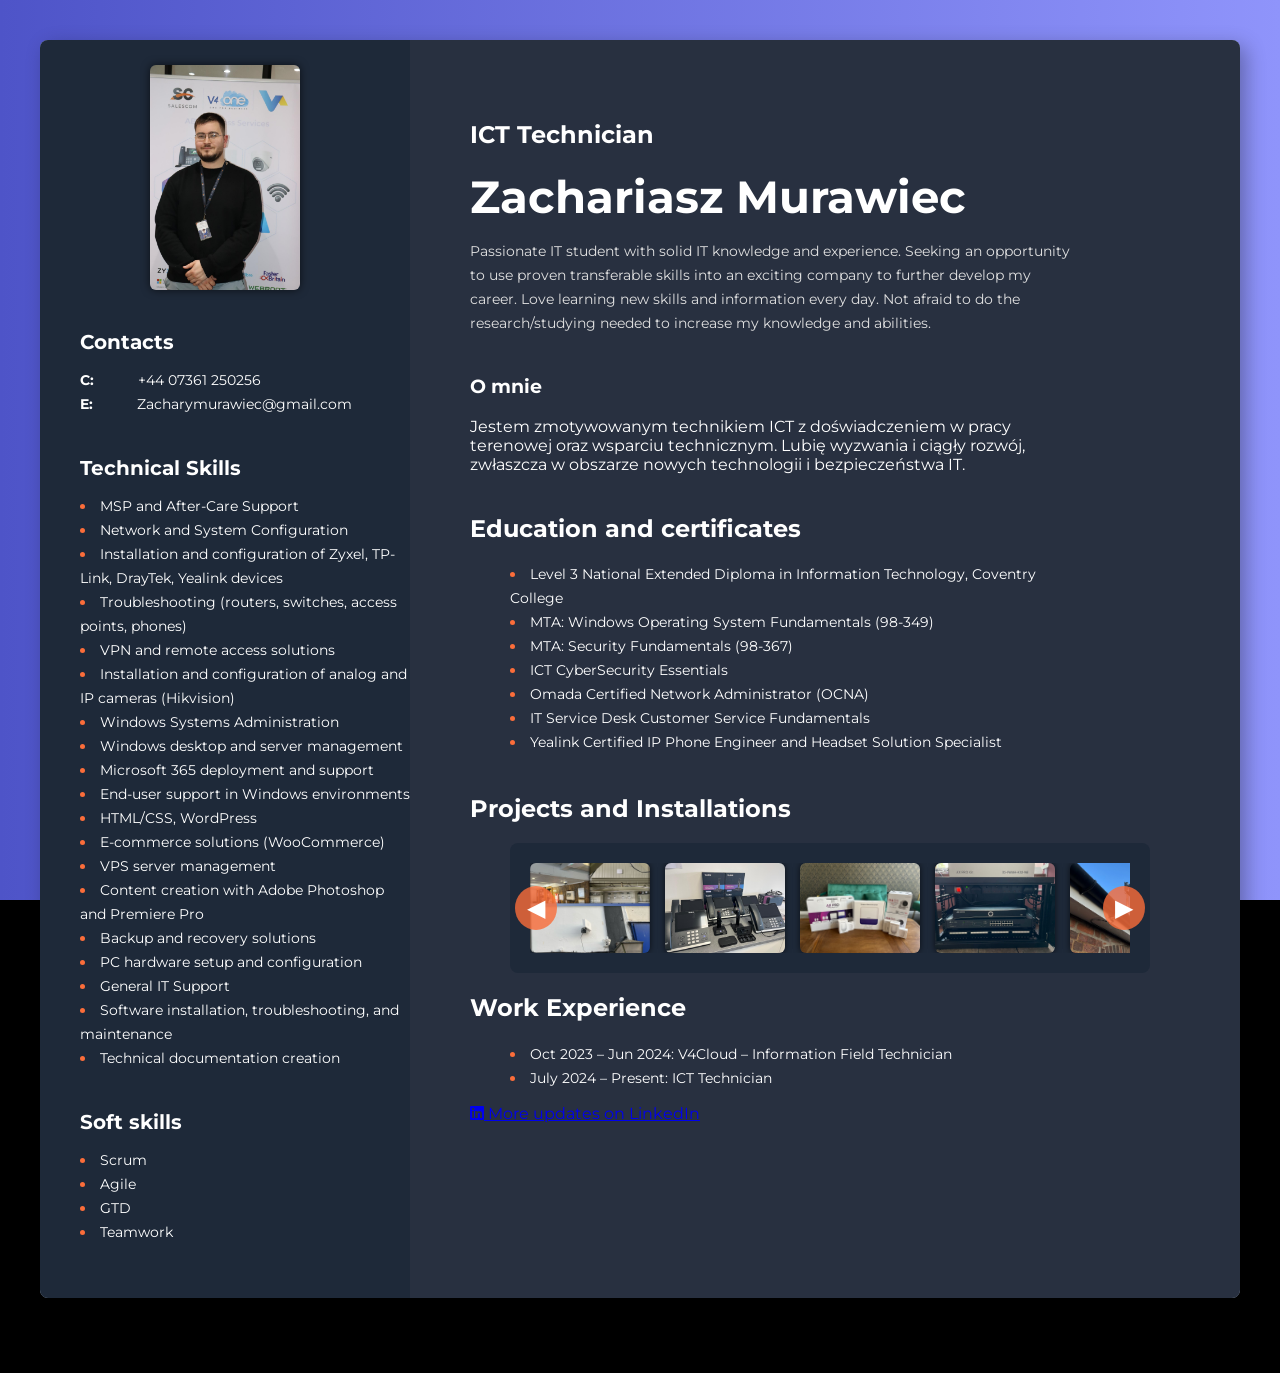
==== commit ac41ee93: "Update index.html" ====
--- a/index.html
+++ b/index.html
@@ -65,8 +65,8 @@
                     <li><span class="list-secondary-item">Oct 2023 – Jun 2024: V4Cloud – Information Field Technician</span></li>
                     <li><span class="list-secondary-item">July 2024 – Present: ICT Technician</span></li>
                 </ul>
-                <a href="https://www.linkedin.com/in/zachariaszmurawiec/" target="_blank" rel="noopener noreferrer" class="linkedin-button" aria-label="LinkedIn Profile">
-                    <i class="fab fa-linkedin"></i> Więcej aktualności na LinkedIn
+                <a href="https://www.linkedin.com/in/zachariaszmurawiec/" target="_blank" rel="noopener noreferrer" class="linkedin-button modern-link" aria-label="LinkedIn Profile">
+                    <i class="fab fa-linkedin"></i> More updates on LinkedIn
                 </a>
             </section>
         </main>
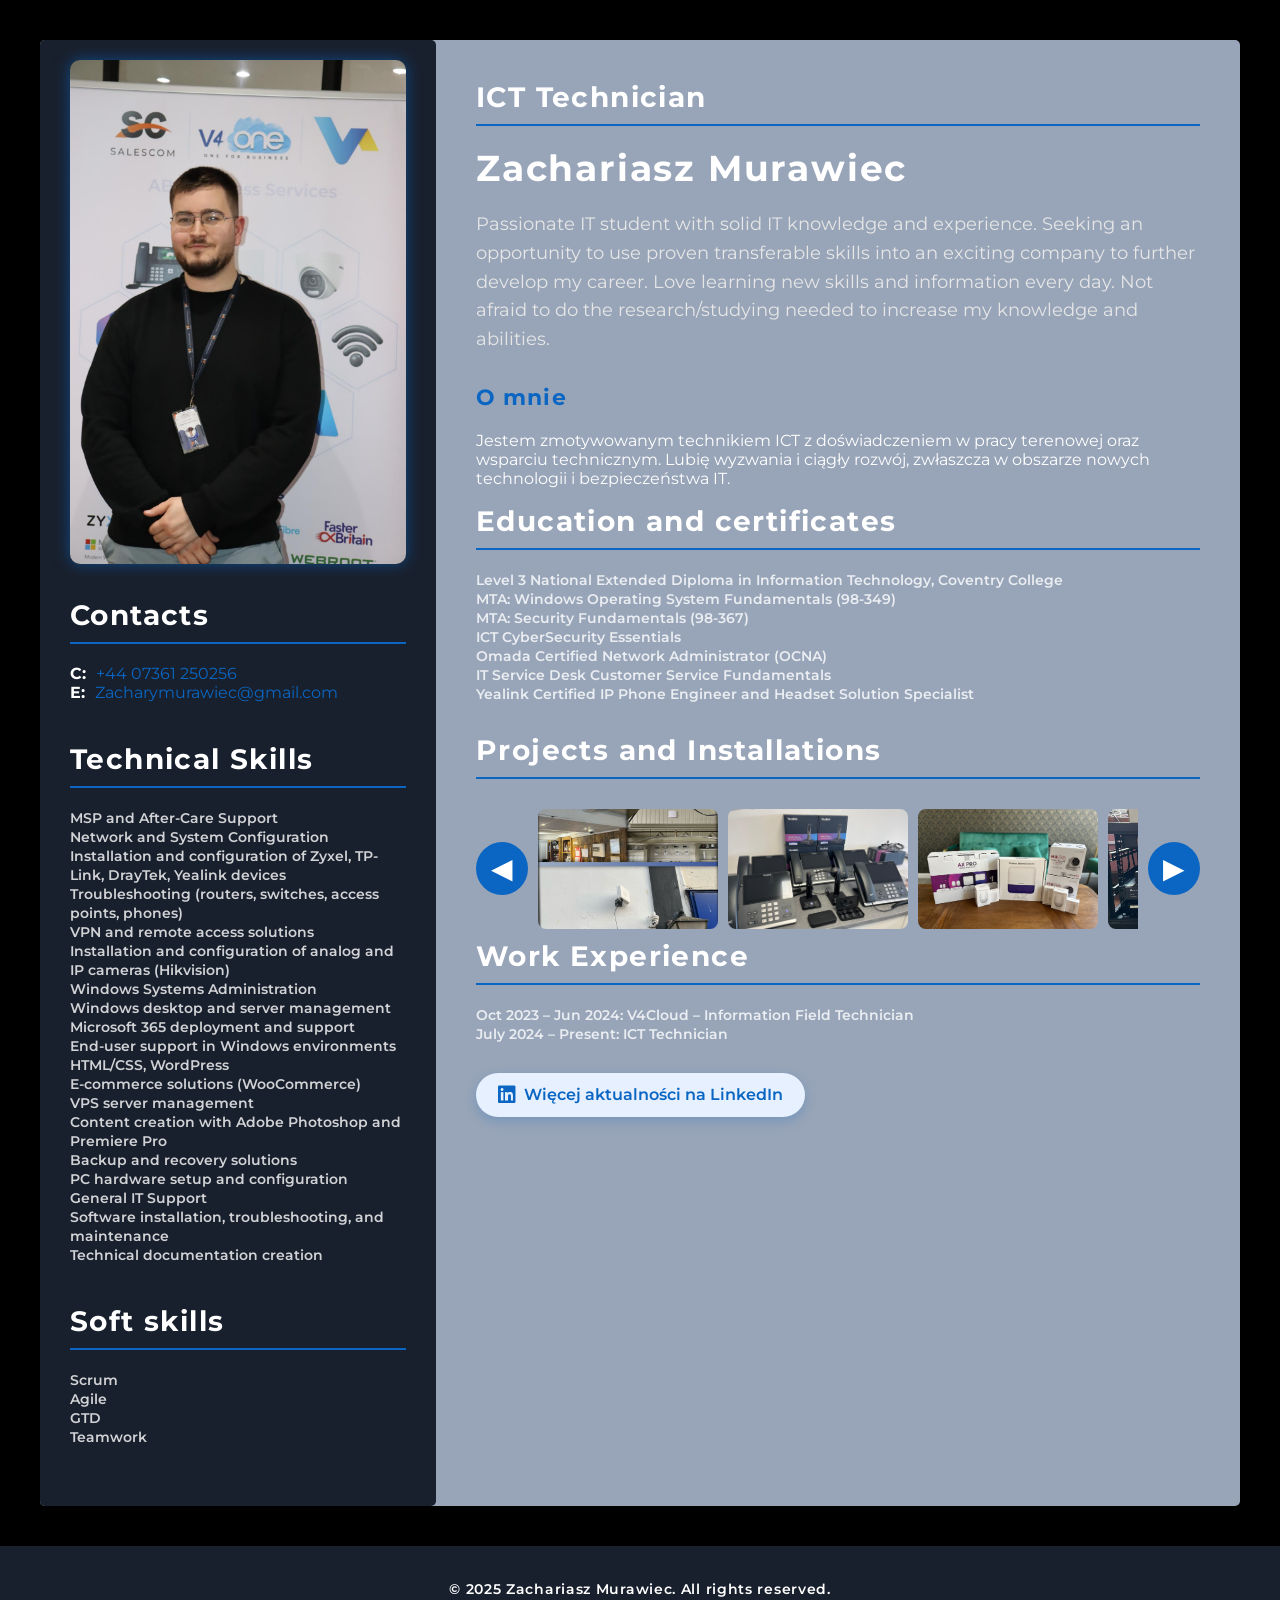
==== commit 7a18fbd5: "Update index.html" ====
--- a/index.html
+++ b/index.html
@@ -65,8 +65,8 @@
                     <li><span class="list-secondary-item">Oct 2023 – Jun 2024: V4Cloud – Information Field Technician</span></li>
                     <li><span class="list-secondary-item">July 2024 – Present: ICT Technician</span></li>
                 </ul>
-                <a href="https://www.linkedin.com/in/zachariaszmurawiec/" target="_blank" rel="noopener noreferrer" class="linkedin-button modern-link" aria-label="LinkedIn Profile">
-                    <i class="fab fa-linkedin"></i> More updates on LinkedIn
+                <a href="https://www.linkedin.com/in/zachariaszmurawiec/" target="_blank" rel="noopener noreferrer" class="linkedin-button" aria-label="LinkedIn Profile">
+                    <i class="fab fa-linkedin"></i> Więcej aktualności na LinkedIn
                 </a>
             </section>
         </main>
--- a/style.css
+++ b/style.css
@@ -15,167 +15,204 @@
     margin: 40px auto;
     background-color: #98a5b8;
     box-shadow: 6px 6px 20px rgba(0, 0, 0, 0.3);
-    border-radius: 8px;
-    overflow: hidden;
+    border-radius: 5px;
+    min-height: 900px;
+}
+
+main {
+    width: 730px;
+    padding: 40px;
+    color: #fff;
 }
 
 aside {
-    width: 370px;
-    background-color: #1e2939;
-    padding-bottom: 40px;
+    width: 420px;
+    background: #19202d;
     color: #ffffff;
+    padding: 20px 30px;
+    border-radius: 5px;
+}
+
+h1,
+h2,
+h3 {
+    margin: 0 0 20px 0;
+    font-weight: 700;
+    letter-spacing: 0.05em;
+}
+
+h1 {
+    font-size: 36px;
+    color: #ffffff;
+}
+
+h2 {
+    font-size: 28px;
+    border-bottom: 2px solid #0a66c2;
+    padding-bottom: 10px;
+}
+
+h3 {
+    font-size: 22px;
+    color: #0a66c2;
+}
+
+.description {
+    margin-bottom: 30px;
+    font-size: 18px;
+    line-height: 1.6;
+    color: #e6e6e6;
+}
+
+.listsecondary {
+    list-style-type: none;
+    padding-left: 0;
+    margin-bottom: 30px;
+}
+
+.list-secondary-item {
+    font-weight: 600;
+    font-size: 14px;
+    color: #ffffffcc;
+    margin-bottom: 8px;
 }
 
 .CVphoto {
-    display: block;
-    margin: 25px auto 20px auto;
-    width: 150px;
-    height: auto;
-    border-radius: 6px;
-    box-shadow: 0 0 8px #000000a0;
-}
-
-.headersecondary {
-    color: #ffffff;
-    font-weight: 700;
-    font-size: 20px;
-    margin-left: 40px;
-    margin-top: 20px;
-    margin-bottom: 10px;
+    max-width: 100%;
+    border-radius: 10px;
+    margin-bottom: 30px;
+    box-shadow: 0 0 15px rgba(10, 102, 194, 0.6);
+}
+
+.contactblock,
+.tech-skills-block,
+.soft-skills-block {
+    margin-bottom: 40px;
 }
 
 .contactlinks {
-    color: #ffffff;
-    font-weight: 400;
-    font-size: 14px;
-    line-height: 24px;
-    margin-left: 40px;
+    font-size: 16px;
+}
+
+.contactlinks a {
+    color: #0a66c2;
     text-decoration: none;
 }
 
-.contactlinks a {
-    color: #ffffff;
-    text-decoration: none;
+.contactlinks a:hover,
+.contactlinks a:focus {
+    text-decoration: underline;
 }
 
 .bold {
     font-weight: 700;
-}
-
-.listsecondary {
-    color: #fb6d3a;
-    font-size: 14px;
-    line-height: 24px;
-    margin-left: 40px;
-    padding-left: 0;
-    list-style-position: inside;
-}
-
-.list-secondary-item {
-    color: #ffffff;
-}
-
-.contactblock, .tech-skills-block, .soft-skills-block {
-    margin-top: 40px;
-}
-
-.mainclass {
-    flex-grow: 1;
-    padding: 60px;
-    background-color: #283040;
-    color: #ffffff;
-}
-
-.main-des {
-    max-width: 600px;
-    margin-bottom: 40px;
-}
-
-.h11 {
-    white-space: nowrap;
-    font-weight: 700;
-    font-size: 45px;
-    line-height: 55px;
-    margin: 5px 0 15px 0;
-}
-
-.description {
-    font-weight: 400;
-    font-size: 14px;
-    line-height: 24px;
-    margin-bottom: 40px;
-    color: #e0e0e0;
-}
-
-.education {
-    max-width: 600px;
-    margin-bottom: 40px;
-}
-
-/* Gallery styles */
+    margin-right: 6px;
+}
 
 .gallery-container {
-    margin-left: 40px;
-    max-width: 600px;
-    overflow: hidden;
-    position: relative;
-    background-color: #1e2939;
-    padding: 20px;
+    display: flex;
+    align-items: center;
+    gap: 10px;
+}
+
+.gallery-wrapper {
+    overflow-x: auto;
+    display: flex;
+    scroll-behavior: smooth;
+    gap: 10px;
+    padding: 10px 0;
+    width: 600px;
+}
+
+.gallery-wrapper::-webkit-scrollbar {
+    height: 8px;
+}
+
+.gallery-wrapper::-webkit-scrollbar-thumb {
+    background-color: #0a66c2;
+    border-radius: 4px;
+}
+
+.gallery-image {
+    flex-shrink: 0;
+    width: 180px;
+    height: 120px;
+    object-fit: cover;
     border-radius: 8px;
-}
-
-.gallery-wrapper {
-    display: flex;
-    overflow-x: hidden;
-    scroll-behavior: smooth;
-}
-
-.gallery-wrapper::-webkit-scrollbar {
-    display: none;
-}
-
-.gallery-image {
-    flex: 0 0 auto;
-    margin-right: 15px;
     cursor: pointer;
-    border-radius: 6px;
-    box-shadow: 0 0 6px #000000a0;
-    width: 120px;
-    height: 90px;
-    object-fit: cover;
     transition: transform 0.3s ease;
 }
 
 .gallery-image:hover {
     transform: scale(1.1);
+    box-shadow: 0 6px 15px rgba(10, 102, 194, 0.5);
 }
 
 .gallery-arrow {
-    position: absolute;
-    top: 50%;
-    transform: translateY(-50%);
-    background-color: rgba(251,109,58,0.8);
+    background-color: #0a66c2;
     border: none;
+    color: #ffffff;
+    font-size: 28px;
+    padding: 10px 15px;
+    border-radius: 50%;
+    cursor: pointer;
+    transition: background-color 0.3s ease;
+    user-select: none;
+}
+
+.gallery-arrow:hover,
+.gallery-arrow:focus {
+    background-color: #004182;
+    outline: none;
+}
+
+.linkedin-button {
+    display: inline-flex;
+    align-items: center;
+    gap: 8px;
+    font-weight: 600;
+    font-size: 16px;
+    color: #0a66c2; /* LinkedIn blue */
+    background: #e6f0ff;
+    padding: 10px 20px;
+    border-radius: 30px;
+    box-shadow: 0 4px 12px rgba(10, 102, 194, 0.25);
+    text-decoration: none;
+    transition: all 0.3s ease;
+    user-select: none;
+    cursor: pointer;
+    border: 2px solid transparent;
+    font-family: "Montserrat", sans-serif;
+}
+
+.linkedin-button i {
+    font-size: 20px;
+    transition: transform 0.3s ease;
+}
+
+.linkedin-button:hover,
+.linkedin-button:focus {
+    background: linear-gradient(45deg, #0073b1, #00a0dc, #0073b1);
     color: #fff;
-    font-size: 24px;
-    padding: 8px 12px;
-    cursor: pointer;
-    border-radius: 50%;
-    user-select: none;
-    z-index: 10;
-    transition: background-color 0.3s ease;
-}
-
-.gallery-arrow:hover {
-    background-color: #fb6d3a;
-}
-
-.gallery-arrow.left-arrow {
-    left: 5px;
-}
-
-.gallery-arrow.right-arrow {
-    right: 5px;
+    box-shadow: 0 8px 20px rgba(0, 160, 220, 0.6);
+    border-color: #00a0dc;
+    outline: none;
+}
+
+.linkedin-button:hover i,
+.linkedin-button:focus i {
+    transform: scale(1.2) rotate(10deg);
+}
+
+/* Animated gradient background on hover */
+.linkedin-button.modern-link {
+    background-size: 200% 200%;
+    transition: background-position 0.4s ease;
+}
+
+.linkedin-button.modern-link:hover,
+.linkedin-button.modern-link:focus {
+    background-position: 100% 0;
 }
 
 /* Modal styles */
@@ -189,81 +226,133 @@
     width: 100vw;
     height: 100vh;
     overflow: auto;
-    background-color: rgba(0,0,0,0.9);
+    background-color: rgba(0, 0, 0, 0.9);
+    align-items: center;
+    justify-content: center;
 }
 
 .modal-content {
     margin: auto;
     display: block;
-    max-width: 90vw;
-    max-height: 90vh;
-    width: auto;
-    height: auto;
-    border-radius: 8px;
-    box-shadow: 0 0 20px #fb6d3a;
+    max-width: 90%;
+    max-height: 80vh;
+    border-radius: 10px;
+    box-shadow: 0 0 15px rgba(10, 102, 194, 0.8);
 }
 
 .modal-close {
-    position: absolute;
+    position: fixed;
     top: 20px;
-    right: 40px;
+    right: 30px;
     color: #fff;
     font-size: 40px;
     font-weight: bold;
+    border: none;
+    background: transparent;
     cursor: pointer;
-}
-
-/* Background animated circles */
-
+    user-select: none;
+    z-index: 10000;
+}
+
+.modal-close:hover,
+.modal-close:focus {
+    color: #0a66c2;
+    outline: none;
+}
+
+/* Footer styles */
+footer {
+    text-align: center;
+    padding: 20px;
+    background-color: #19202d;
+    color: #fff;
+    font-size: 14px;
+    font-weight: 600;
+    letter-spacing: 0.05em;
+    margin-top: 40px;
+}
+
+/* Decorative circles background */
 .area {
-    background: linear-gradient(to left, #8f94fb, #4e54c8);
-    width: 100%;
-    height: 100vh;
     position: fixed;
     top: 0;
     left: 0;
+    width: 100vw;
+    height: 100vh;
+    overflow: hidden;
     z-index: -1;
-}
-
-.circles {
-    position: absolute;
-    top: 0;
-    left: 0;
-    width: 100%;
-    height: 130%;
-    overflow: hidden;
-    list-style: none;
-    margin: 0;
-    padding: 0;
 }
 
 .circles li {
     position: absolute;
     display: block;
+    list-style: none;
     width: 20px;
     height: 20px;
-    background: rgba(255, 255, 255, 0.2);
-    animation: animate 25s linear infinite;
+    background: rgba(10, 102, 194, 0.15);
+    animation: float 25s linear infinite;
     bottom: -150px;
-    border-radius: 0;
-}
-
-.circles li:nth-child(1) { left: 25%; width: 80px; height: 80px; animation-delay: 0s; }
-.circles li:nth-child(2) { left: 10%; width: 20px; height: 20px; animation-delay: 2s; animation-duration: 12s; }
-.circles li:nth-child(3) { left: 70%; width: 20px; height: 20px; animation-delay: 4s; }
-.circles li:nth-child(4) { left: 40%; width: 60px; height: 60px; animation-delay: 0s; animation-duration: 18s; }
-.circles li:nth-child(5) { left: 65%; width: 20px; height: 20px; animation-delay: 0s; }
-.circles li:nth-child(6) { left: 75%; width: 110px; height: 110px; animation-delay: 3s; }
-.circles li:nth-child(7) { left: 35%; width: 150px; height: 150px; animation-delay: 7s; }
-.circles li:nth-child(8) { left: 50%; width: 25px; height: 25px; animation-delay: 15s; animation-duration: 45s; }
-.circles li:nth-child(9) { left: 20%; width: 15px; height: 15px; animation-delay: 2s; animation-duration: 35s; }
-.circles li:nth-child(10) { left: 85%; width: 150px; height: 150px; animation-delay: 0s; animation-duration: 11s; }
-
-@keyframes animate {
+    border-radius: 50%;
+}
+
+.circles li:nth-child(1) {
+    left: 10%;
+    animation-delay: 0s;
+}
+.circles li:nth-child(2) {
+    left: 20%;
+    animation-delay: 2s;
+    width: 25px;
+    height: 25px;
+}
+.circles li:nth-child(3) {
+    left: 35%;
+    animation-delay: 4s;
+}
+.circles li:nth-child(4) {
+    left: 50%;
+    animation-delay: 0s;
+    width: 30px;
+    height: 30px;
+}
+.circles li:nth-child(5) {
+    left: 65%;
+    animation-delay: 3s;
+}
+.circles li:nth-child(6) {
+    left: 75%;
+    animation-delay: 5s;
+    width: 40px;
+    height: 40px;
+}
+.circles li:nth-child(7) {
+    left: 80%;
+    animation-delay: 7s;
+}
+.circles li:nth-child(8) {
+    left: 90%;
+    animation-delay: 9s;
+    width: 50px;
+    height: 50px;
+}
+.circles li:nth-child(9) {
+    left: 95%;
+    animation-delay: 11s;
+    width: 60px;
+    height: 60px;
+}
+.circles li:nth-child(10) {
+    left: 85%;
+    animation-delay: 13s;
+    width: 70px;
+    height: 70px;
+}
+
+@keyframes float {
     0% {
         transform: translateY(0) rotate(0deg);
         opacity: 1;
-        border-radius: 0;
+        border-radius: 50%;
     }
     100% {
         transform: translateY(-1000px) rotate(720deg);
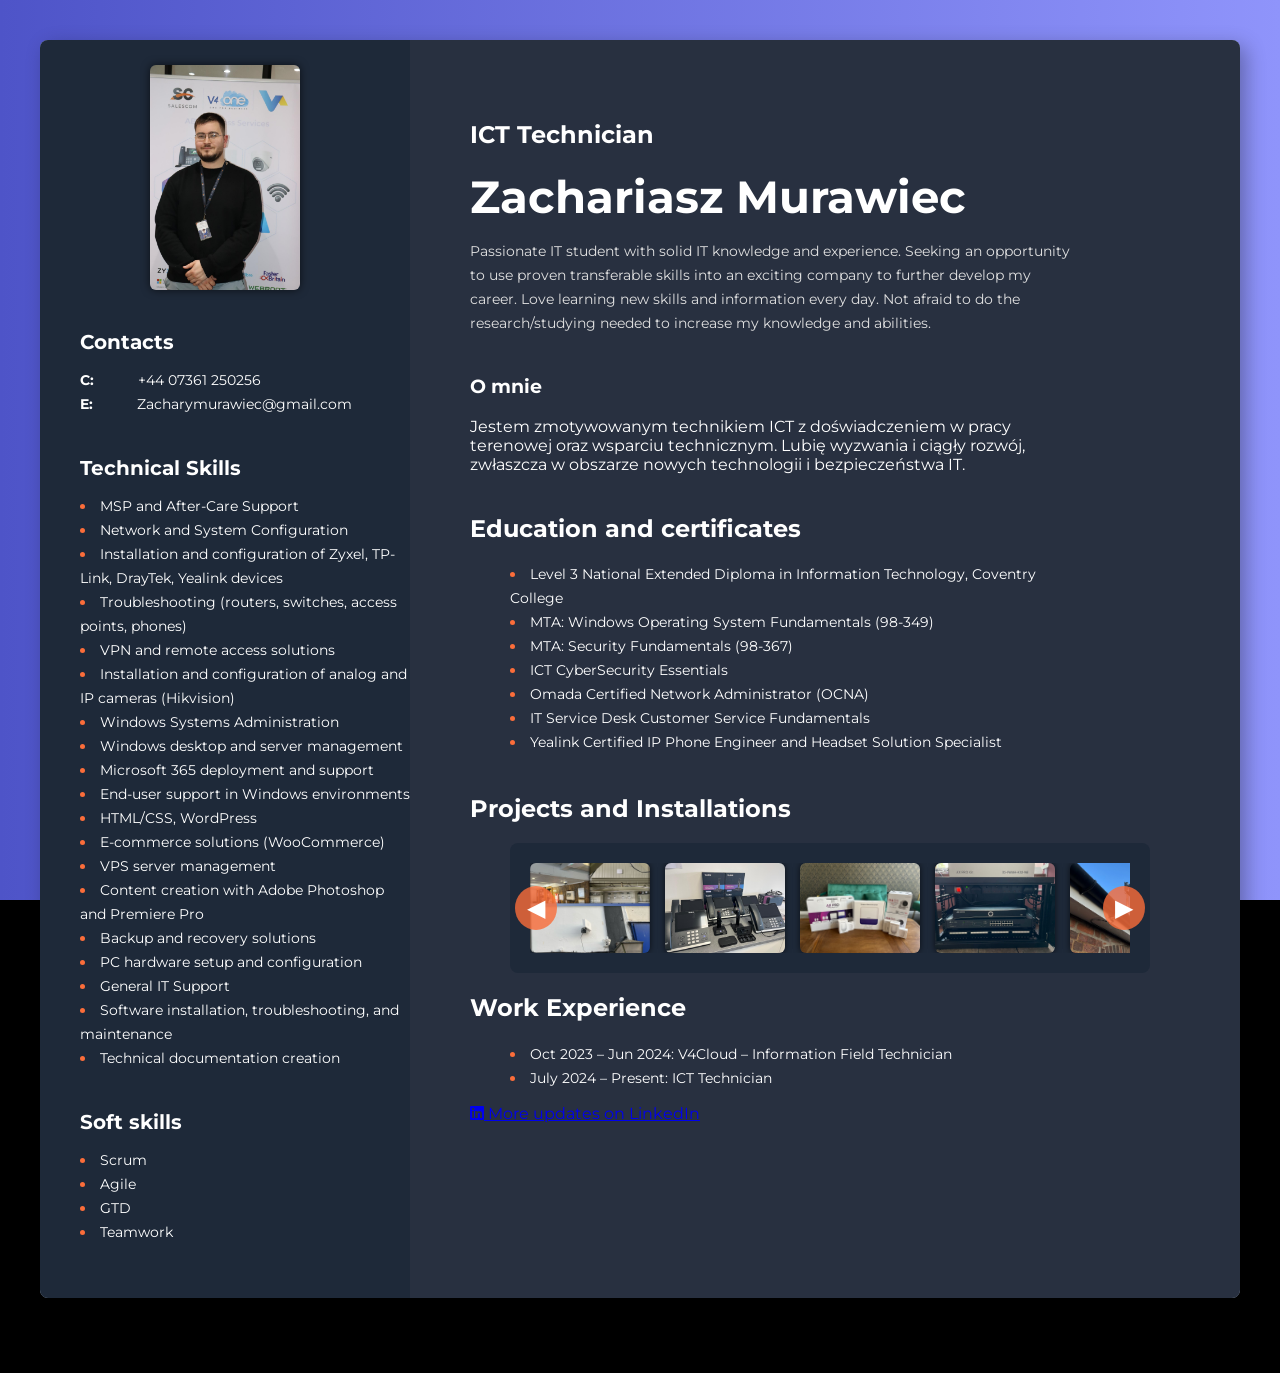
==== commit beb8604e: "Update index.html" ====
--- a/index.html
+++ b/index.html
@@ -66,7 +66,7 @@
                     <li><span class="list-secondary-item">July 2024 – Present: ICT Technician</span></li>
                 </ul>
                 <a href="https://www.linkedin.com/in/zachariaszmurawiec/" target="_blank" rel="noopener noreferrer" class="linkedin-button" aria-label="LinkedIn Profile">
-                    <i class="fab fa-linkedin"></i> Więcej aktualności na LinkedIn
+                    <i class="fab fa-linkedin"></i> More updates on LinkedIn
                 </a>
             </section>
         </main>
--- a/style.css
+++ b/style.css
@@ -15,204 +15,167 @@
     margin: 40px auto;
     background-color: #98a5b8;
     box-shadow: 6px 6px 20px rgba(0, 0, 0, 0.3);
-    border-radius: 5px;
-    min-height: 900px;
-}
-
-main {
-    width: 730px;
-    padding: 40px;
-    color: #fff;
+    border-radius: 8px;
+    overflow: hidden;
 }
 
 aside {
-    width: 420px;
-    background: #19202d;
-    color: #ffffff;
-    padding: 20px 30px;
-    border-radius: 5px;
-}
-
-h1,
-h2,
-h3 {
-    margin: 0 0 20px 0;
+    width: 370px;
+    background-color: #1e2939;
+    padding-bottom: 40px;
+    color: #ffffff;
+}
+
+.CVphoto {
+    display: block;
+    margin: 25px auto 20px auto;
+    width: 150px;
+    height: auto;
+    border-radius: 6px;
+    box-shadow: 0 0 8px #000000a0;
+}
+
+.headersecondary {
+    color: #ffffff;
     font-weight: 700;
-    letter-spacing: 0.05em;
-}
-
-h1 {
-    font-size: 36px;
-    color: #ffffff;
-}
-
-h2 {
-    font-size: 28px;
-    border-bottom: 2px solid #0a66c2;
-    padding-bottom: 10px;
-}
-
-h3 {
-    font-size: 22px;
-    color: #0a66c2;
-}
-
-.description {
-    margin-bottom: 30px;
-    font-size: 18px;
-    line-height: 1.6;
-    color: #e6e6e6;
-}
-
-.listsecondary {
-    list-style-type: none;
-    padding-left: 0;
-    margin-bottom: 30px;
-}
-
-.list-secondary-item {
-    font-weight: 600;
+    font-size: 20px;
+    margin-left: 40px;
+    margin-top: 20px;
+    margin-bottom: 10px;
+}
+
+.contactlinks {
+    color: #ffffff;
+    font-weight: 400;
     font-size: 14px;
-    color: #ffffffcc;
-    margin-bottom: 8px;
-}
-
-.CVphoto {
-    max-width: 100%;
-    border-radius: 10px;
-    margin-bottom: 30px;
-    box-shadow: 0 0 15px rgba(10, 102, 194, 0.6);
-}
-
-.contactblock,
-.tech-skills-block,
-.soft-skills-block {
-    margin-bottom: 40px;
-}
-
-.contactlinks {
-    font-size: 16px;
+    line-height: 24px;
+    margin-left: 40px;
+    text-decoration: none;
 }
 
 .contactlinks a {
-    color: #0a66c2;
+    color: #ffffff;
     text-decoration: none;
-}
-
-.contactlinks a:hover,
-.contactlinks a:focus {
-    text-decoration: underline;
 }
 
 .bold {
     font-weight: 700;
-    margin-right: 6px;
-}
+}
+
+.listsecondary {
+    color: #fb6d3a;
+    font-size: 14px;
+    line-height: 24px;
+    margin-left: 40px;
+    padding-left: 0;
+    list-style-position: inside;
+}
+
+.list-secondary-item {
+    color: #ffffff;
+}
+
+.contactblock, .tech-skills-block, .soft-skills-block {
+    margin-top: 40px;
+}
+
+.mainclass {
+    flex-grow: 1;
+    padding: 60px;
+    background-color: #283040;
+    color: #ffffff;
+}
+
+.main-des {
+    max-width: 600px;
+    margin-bottom: 40px;
+}
+
+.h11 {
+    white-space: nowrap;
+    font-weight: 700;
+    font-size: 45px;
+    line-height: 55px;
+    margin: 5px 0 15px 0;
+}
+
+.description {
+    font-weight: 400;
+    font-size: 14px;
+    line-height: 24px;
+    margin-bottom: 40px;
+    color: #e0e0e0;
+}
+
+.education {
+    max-width: 600px;
+    margin-bottom: 40px;
+}
+
+/* Gallery styles */
 
 .gallery-container {
+    margin-left: 40px;
+    max-width: 600px;
+    overflow: hidden;
+    position: relative;
+    background-color: #1e2939;
+    padding: 20px;
+    border-radius: 8px;
+}
+
+.gallery-wrapper {
     display: flex;
-    align-items: center;
-    gap: 10px;
-}
-
-.gallery-wrapper {
-    overflow-x: auto;
-    display: flex;
+    overflow-x: hidden;
     scroll-behavior: smooth;
-    gap: 10px;
-    padding: 10px 0;
-    width: 600px;
 }
 
 .gallery-wrapper::-webkit-scrollbar {
-    height: 8px;
-}
-
-.gallery-wrapper::-webkit-scrollbar-thumb {
-    background-color: #0a66c2;
-    border-radius: 4px;
+    display: none;
 }
 
 .gallery-image {
-    flex-shrink: 0;
-    width: 180px;
-    height: 120px;
+    flex: 0 0 auto;
+    margin-right: 15px;
+    cursor: pointer;
+    border-radius: 6px;
+    box-shadow: 0 0 6px #000000a0;
+    width: 120px;
+    height: 90px;
     object-fit: cover;
-    border-radius: 8px;
-    cursor: pointer;
     transition: transform 0.3s ease;
 }
 
 .gallery-image:hover {
     transform: scale(1.1);
-    box-shadow: 0 6px 15px rgba(10, 102, 194, 0.5);
 }
 
 .gallery-arrow {
-    background-color: #0a66c2;
+    position: absolute;
+    top: 50%;
+    transform: translateY(-50%);
+    background-color: rgba(251,109,58,0.8);
     border: none;
-    color: #ffffff;
-    font-size: 28px;
-    padding: 10px 15px;
+    color: #fff;
+    font-size: 24px;
+    padding: 8px 12px;
+    cursor: pointer;
     border-radius: 50%;
-    cursor: pointer;
+    user-select: none;
+    z-index: 10;
     transition: background-color 0.3s ease;
-    user-select: none;
-}
-
-.gallery-arrow:hover,
-.gallery-arrow:focus {
-    background-color: #004182;
-    outline: none;
-}
-
-.linkedin-button {
-    display: inline-flex;
-    align-items: center;
-    gap: 8px;
-    font-weight: 600;
-    font-size: 16px;
-    color: #0a66c2; /* LinkedIn blue */
-    background: #e6f0ff;
-    padding: 10px 20px;
-    border-radius: 30px;
-    box-shadow: 0 4px 12px rgba(10, 102, 194, 0.25);
-    text-decoration: none;
-    transition: all 0.3s ease;
-    user-select: none;
-    cursor: pointer;
-    border: 2px solid transparent;
-    font-family: "Montserrat", sans-serif;
-}
-
-.linkedin-button i {
-    font-size: 20px;
-    transition: transform 0.3s ease;
-}
-
-.linkedin-button:hover,
-.linkedin-button:focus {
-    background: linear-gradient(45deg, #0073b1, #00a0dc, #0073b1);
-    color: #fff;
-    box-shadow: 0 8px 20px rgba(0, 160, 220, 0.6);
-    border-color: #00a0dc;
-    outline: none;
-}
-
-.linkedin-button:hover i,
-.linkedin-button:focus i {
-    transform: scale(1.2) rotate(10deg);
-}
-
-/* Animated gradient background on hover */
-.linkedin-button.modern-link {
-    background-size: 200% 200%;
-    transition: background-position 0.4s ease;
-}
-
-.linkedin-button.modern-link:hover,
-.linkedin-button.modern-link:focus {
-    background-position: 100% 0;
+}
+
+.gallery-arrow:hover {
+    background-color: #fb6d3a;
+}
+
+.gallery-arrow.left-arrow {
+    left: 5px;
+}
+
+.gallery-arrow.right-arrow {
+    right: 5px;
 }
 
 /* Modal styles */
@@ -226,133 +189,81 @@
     width: 100vw;
     height: 100vh;
     overflow: auto;
-    background-color: rgba(0, 0, 0, 0.9);
-    align-items: center;
-    justify-content: center;
+    background-color: rgba(0,0,0,0.9);
 }
 
 .modal-content {
     margin: auto;
     display: block;
-    max-width: 90%;
-    max-height: 80vh;
-    border-radius: 10px;
-    box-shadow: 0 0 15px rgba(10, 102, 194, 0.8);
+    max-width: 90vw;
+    max-height: 90vh;
+    width: auto;
+    height: auto;
+    border-radius: 8px;
+    box-shadow: 0 0 20px #fb6d3a;
 }
 
 .modal-close {
-    position: fixed;
+    position: absolute;
     top: 20px;
-    right: 30px;
+    right: 40px;
     color: #fff;
     font-size: 40px;
     font-weight: bold;
-    border: none;
-    background: transparent;
     cursor: pointer;
-    user-select: none;
-    z-index: 10000;
-}
-
-.modal-close:hover,
-.modal-close:focus {
-    color: #0a66c2;
-    outline: none;
-}
-
-/* Footer styles */
-footer {
-    text-align: center;
-    padding: 20px;
-    background-color: #19202d;
-    color: #fff;
-    font-size: 14px;
-    font-weight: 600;
-    letter-spacing: 0.05em;
-    margin-top: 40px;
-}
-
-/* Decorative circles background */
+}
+
+/* Background animated circles */
+
 .area {
+    background: linear-gradient(to left, #8f94fb, #4e54c8);
+    width: 100%;
+    height: 100vh;
     position: fixed;
     top: 0;
     left: 0;
-    width: 100vw;
-    height: 100vh;
+    z-index: -1;
+}
+
+.circles {
+    position: absolute;
+    top: 0;
+    left: 0;
+    width: 100%;
+    height: 130%;
     overflow: hidden;
-    z-index: -1;
+    list-style: none;
+    margin: 0;
+    padding: 0;
 }
 
 .circles li {
     position: absolute;
     display: block;
-    list-style: none;
     width: 20px;
     height: 20px;
-    background: rgba(10, 102, 194, 0.15);
-    animation: float 25s linear infinite;
+    background: rgba(255, 255, 255, 0.2);
+    animation: animate 25s linear infinite;
     bottom: -150px;
-    border-radius: 50%;
-}
-
-.circles li:nth-child(1) {
-    left: 10%;
-    animation-delay: 0s;
-}
-.circles li:nth-child(2) {
-    left: 20%;
-    animation-delay: 2s;
-    width: 25px;
-    height: 25px;
-}
-.circles li:nth-child(3) {
-    left: 35%;
-    animation-delay: 4s;
-}
-.circles li:nth-child(4) {
-    left: 50%;
-    animation-delay: 0s;
-    width: 30px;
-    height: 30px;
-}
-.circles li:nth-child(5) {
-    left: 65%;
-    animation-delay: 3s;
-}
-.circles li:nth-child(6) {
-    left: 75%;
-    animation-delay: 5s;
-    width: 40px;
-    height: 40px;
-}
-.circles li:nth-child(7) {
-    left: 80%;
-    animation-delay: 7s;
-}
-.circles li:nth-child(8) {
-    left: 90%;
-    animation-delay: 9s;
-    width: 50px;
-    height: 50px;
-}
-.circles li:nth-child(9) {
-    left: 95%;
-    animation-delay: 11s;
-    width: 60px;
-    height: 60px;
-}
-.circles li:nth-child(10) {
-    left: 85%;
-    animation-delay: 13s;
-    width: 70px;
-    height: 70px;
-}
-
-@keyframes float {
+    border-radius: 0;
+}
+
+.circles li:nth-child(1) { left: 25%; width: 80px; height: 80px; animation-delay: 0s; }
+.circles li:nth-child(2) { left: 10%; width: 20px; height: 20px; animation-delay: 2s; animation-duration: 12s; }
+.circles li:nth-child(3) { left: 70%; width: 20px; height: 20px; animation-delay: 4s; }
+.circles li:nth-child(4) { left: 40%; width: 60px; height: 60px; animation-delay: 0s; animation-duration: 18s; }
+.circles li:nth-child(5) { left: 65%; width: 20px; height: 20px; animation-delay: 0s; }
+.circles li:nth-child(6) { left: 75%; width: 110px; height: 110px; animation-delay: 3s; }
+.circles li:nth-child(7) { left: 35%; width: 150px; height: 150px; animation-delay: 7s; }
+.circles li:nth-child(8) { left: 50%; width: 25px; height: 25px; animation-delay: 15s; animation-duration: 45s; }
+.circles li:nth-child(9) { left: 20%; width: 15px; height: 15px; animation-delay: 2s; animation-duration: 35s; }
+.circles li:nth-child(10) { left: 85%; width: 150px; height: 150px; animation-delay: 0s; animation-duration: 11s; }
+
+@keyframes animate {
     0% {
         transform: translateY(0) rotate(0deg);
         opacity: 1;
-        border-radius: 50%;
+        border-radius: 0;
     }
     100% {
         transform: translateY(-1000px) rotate(720deg);
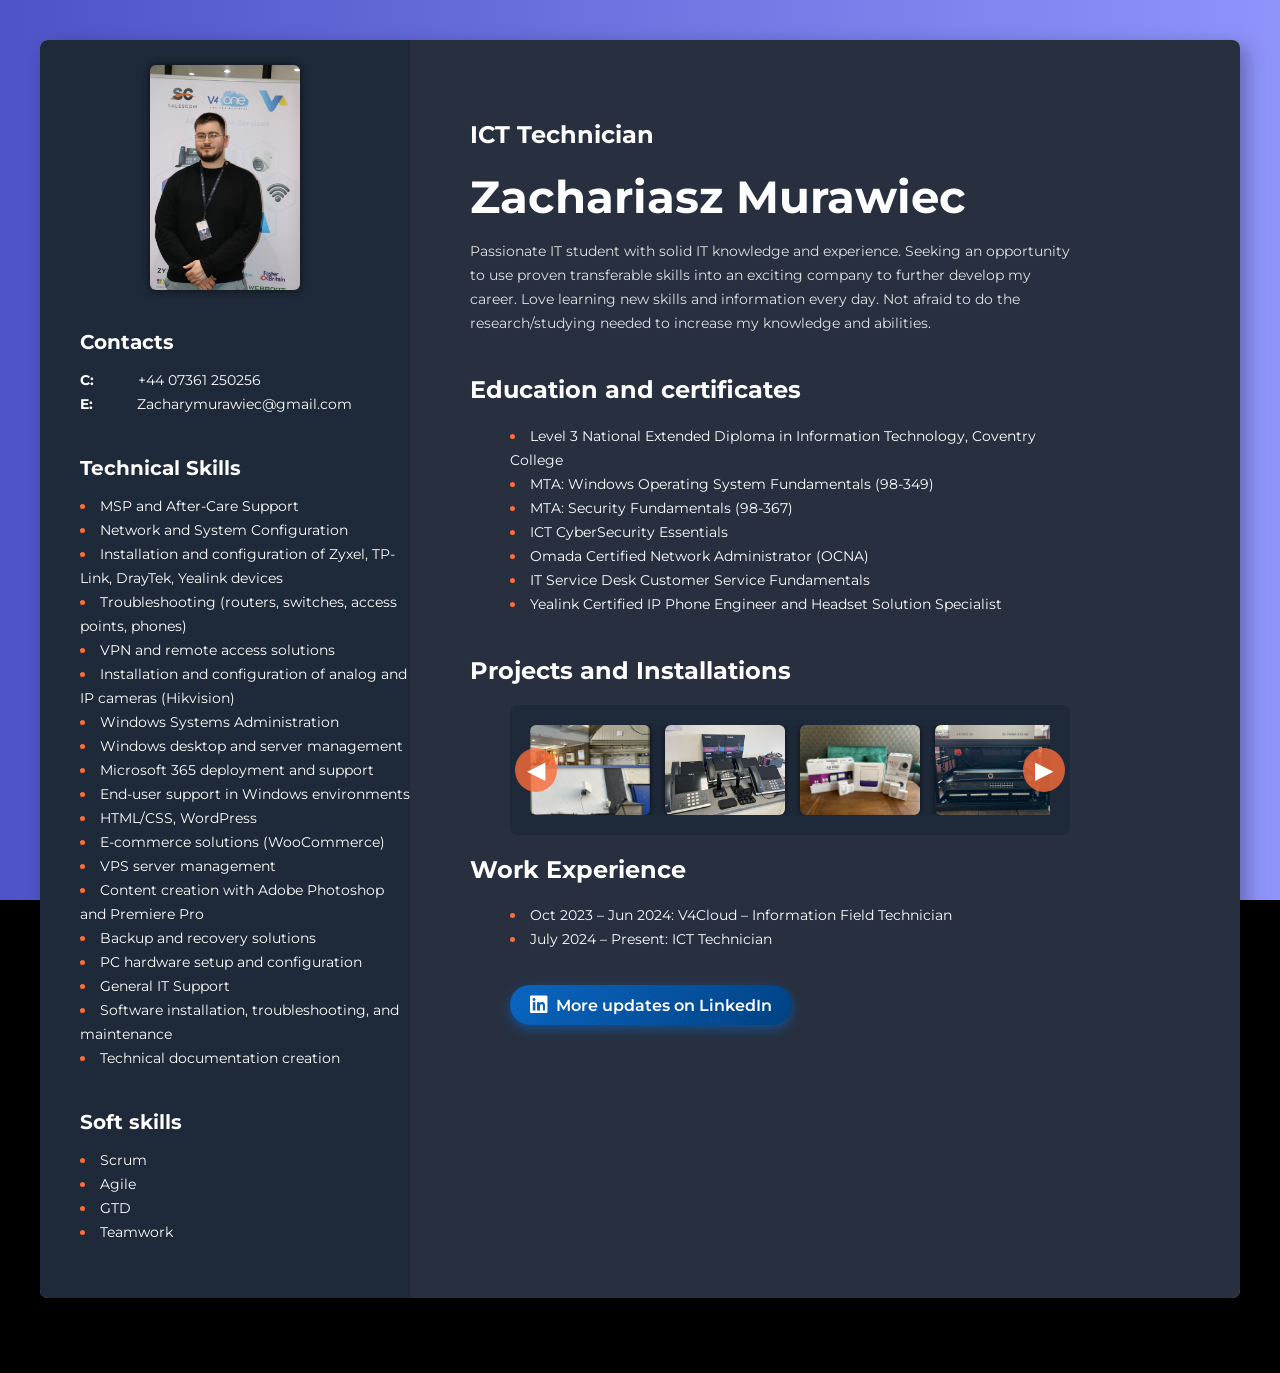
==== commit 0299a189: "Update index.html" ====
--- a/index.html
+++ b/index.html
@@ -25,12 +25,7 @@
                     my career. Love learning new skills and information every day. Not afraid to do the research/studying
                     needed to increase my knowledge and abilities.
                 </p>
-                <section class="about-me">
-                    <h3>O mnie</h3>
-                    <p>Jestem zmotywowanym technikiem ICT z doświadczeniem w pracy terenowej oraz wsparciu technicznym. Lubię wyzwania i ciągły rozwój, zwłaszcza w obszarze nowych technologii i bezpieczeństwa IT.</p>
-                </section>
-            </section>
-
+          
             <section class="education">
                 <h2>Education and certificates</h2>
                 <ul class="listsecondary">
--- a/style.css
+++ b/style.css
@@ -271,3 +271,31 @@
         border-radius: 50%;
     }
 }
+
+.linkedin-button {
+    display: inline-flex;
+    align-items: center;
+    gap: 8px;
+    margin-left: 40px;
+    margin-top: 20px;
+    padding: 10px 20px;
+    background: linear-gradient(135deg, #0A66C2, #004182);
+    color: white;
+    font-weight: 600;
+    font-size: 16px;
+    border-radius: 30px;
+    text-decoration: none;
+    box-shadow: 0 4px 12px rgba(10, 102, 194, 0.6);
+    transition: background 0.3s ease, box-shadow 0.3s ease;
+}
+
+.linkedin-button i {
+    font-size: 20px;
+}
+
+.linkedin-button:hover,
+.linkedin-button:focus {
+    background: linear-gradient(135deg, #004182, #0A66C2);
+    box-shadow: 0 6px 20px rgba(10, 102, 194, 0.8);
+    outline: none;
+}
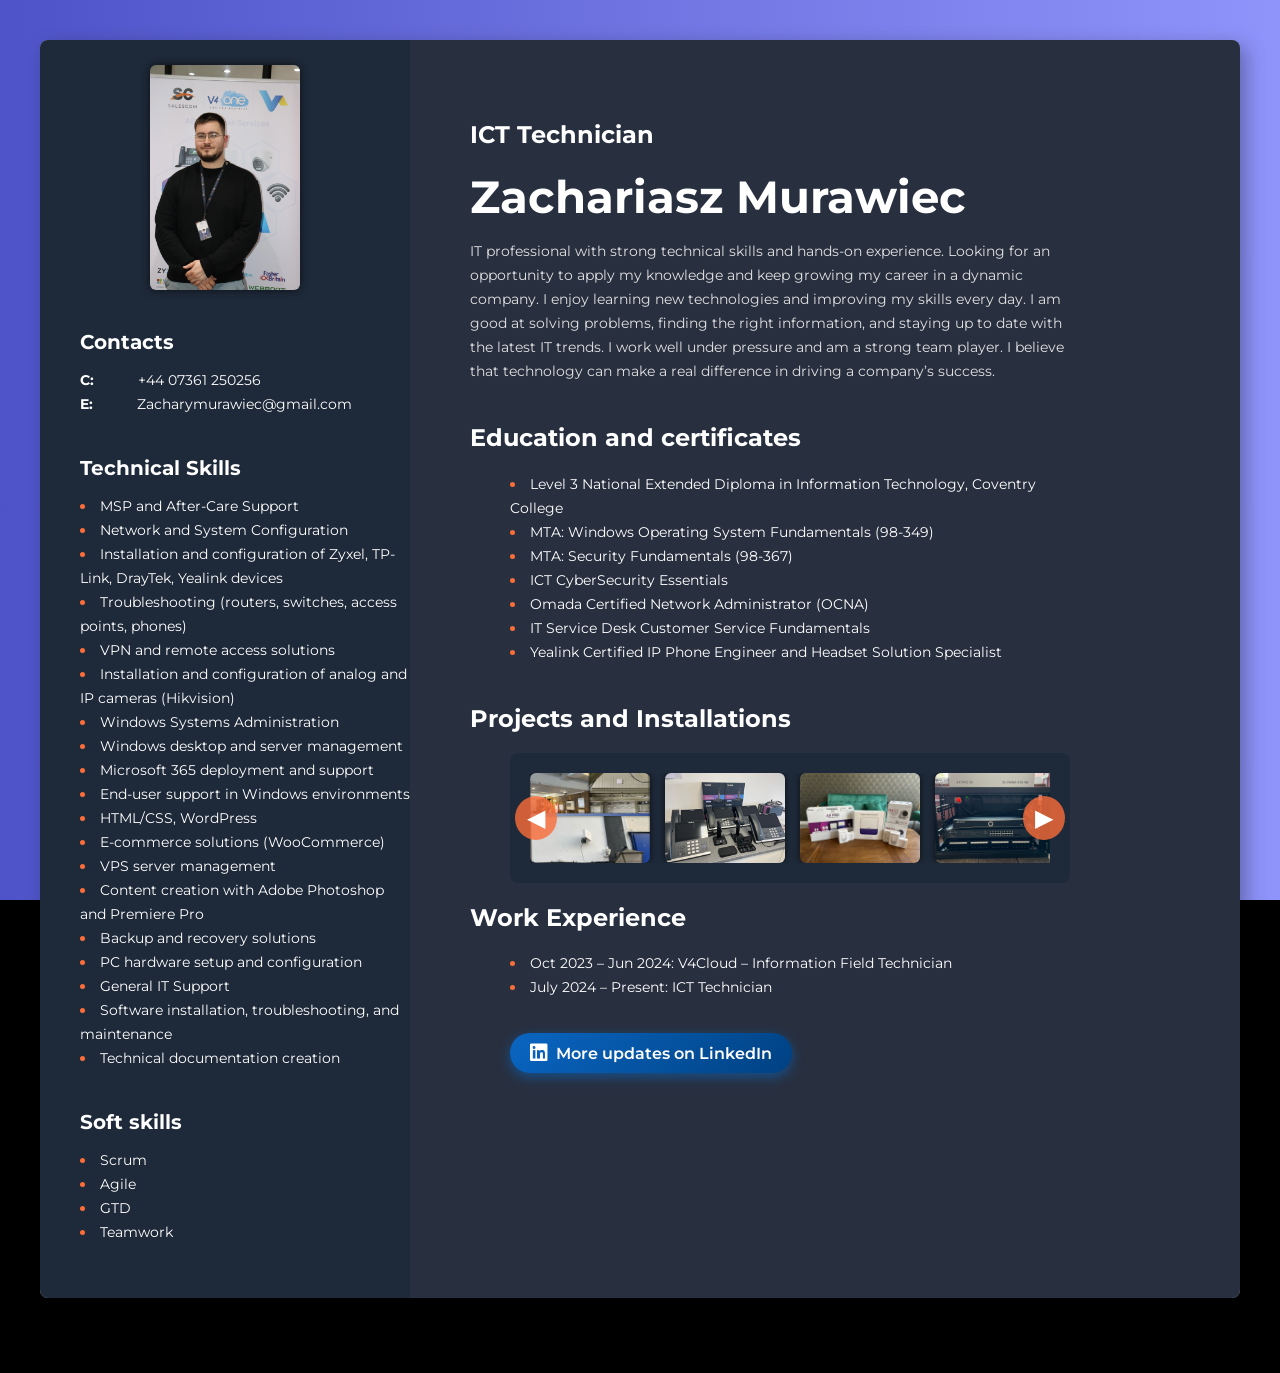
==== commit 63d5ec56: "Update index.html" ====
--- a/index.html
+++ b/index.html
@@ -20,10 +20,8 @@
                 <h2>ICT Technician</h2>
                 <h1 class="h11">Zachariasz Murawiec</h1>
                 <p class="description">
-                    Passionate IT student with solid IT knowledge and experience.
-                    Seeking an opportunity to use proven transferable skills into an exciting company to further develop
-                    my career. Love learning new skills and information every day. Not afraid to do the research/studying
-                    needed to increase my knowledge and abilities.
+              IT professional with strong technical skills and hands-on experience. Looking for an opportunity to apply my knowledge and keep growing my career in a dynamic company.
+I enjoy learning new technologies and improving my skills every day. I am good at solving problems, finding the right information, and staying up to date with the latest IT trends. I work well under pressure and am a strong team player. I believe that technology can make a real difference in driving a company’s success.
                 </p>
           
             <section class="education">
